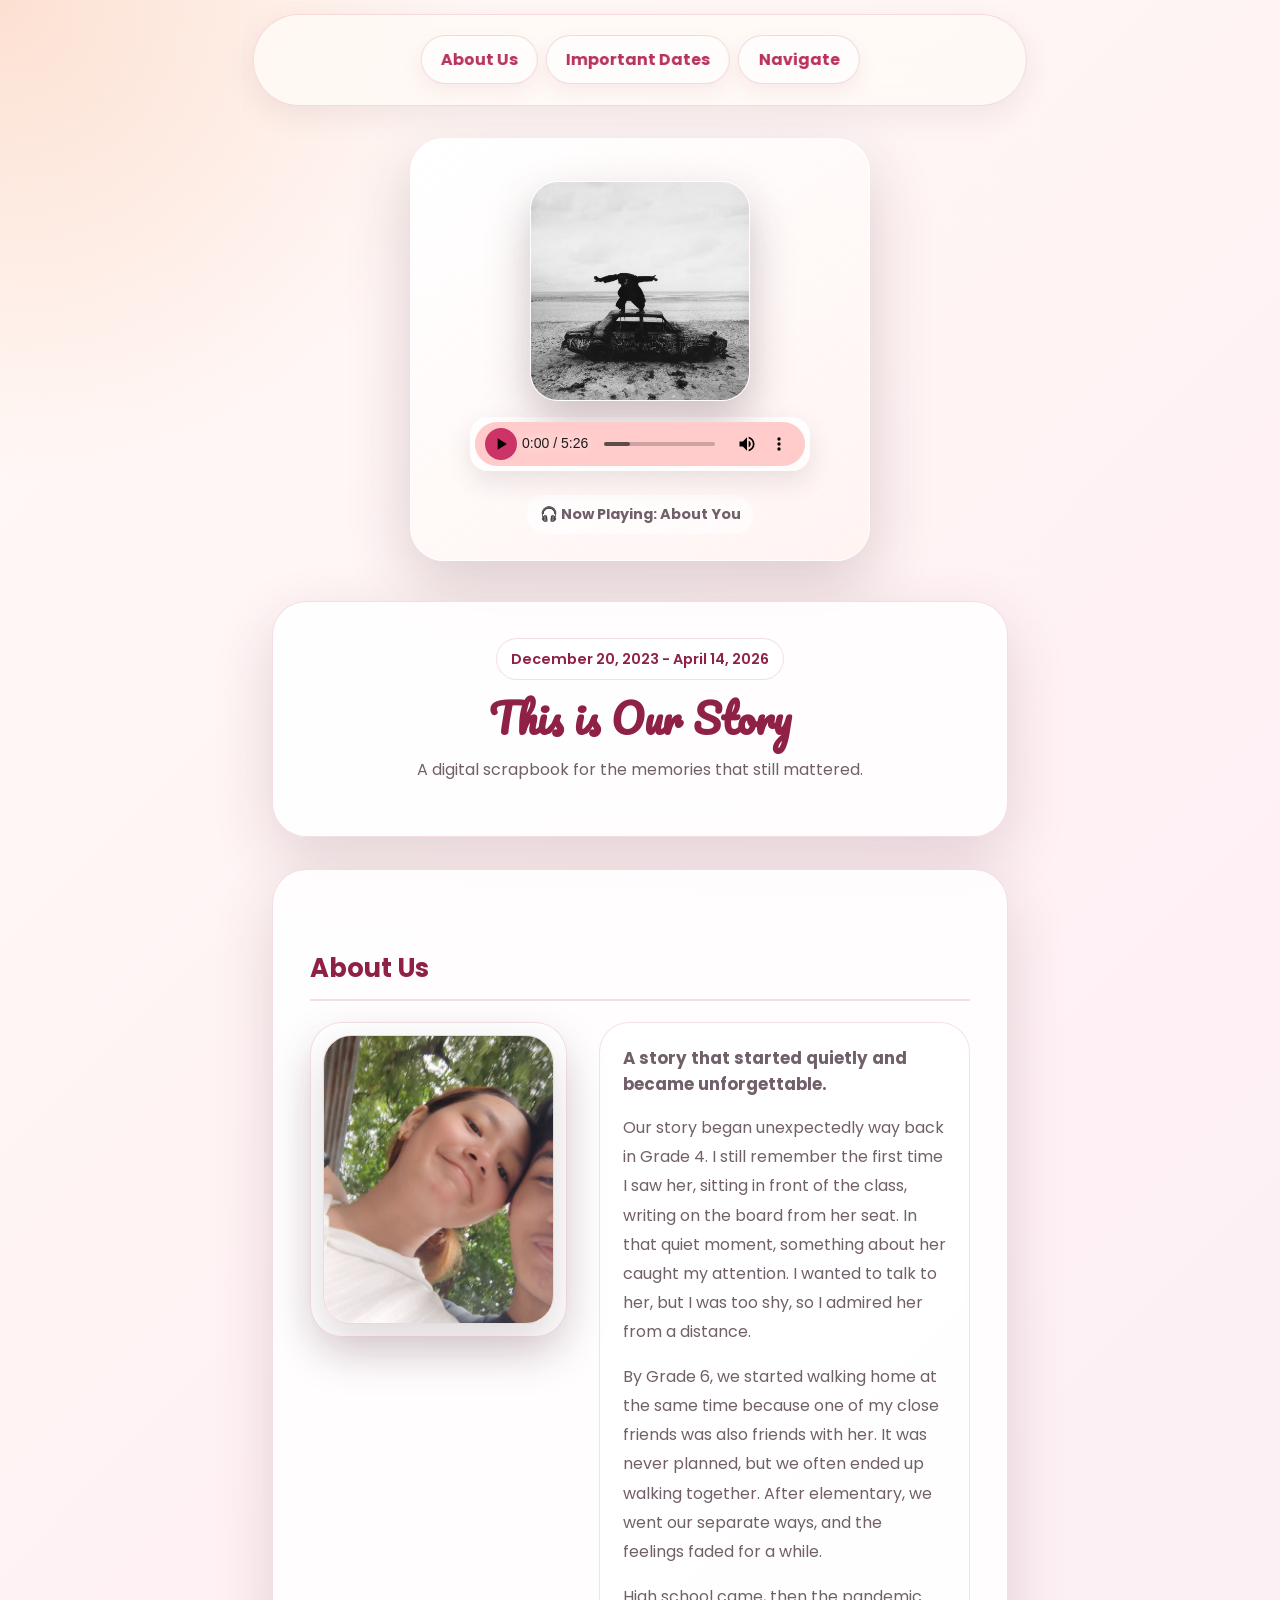
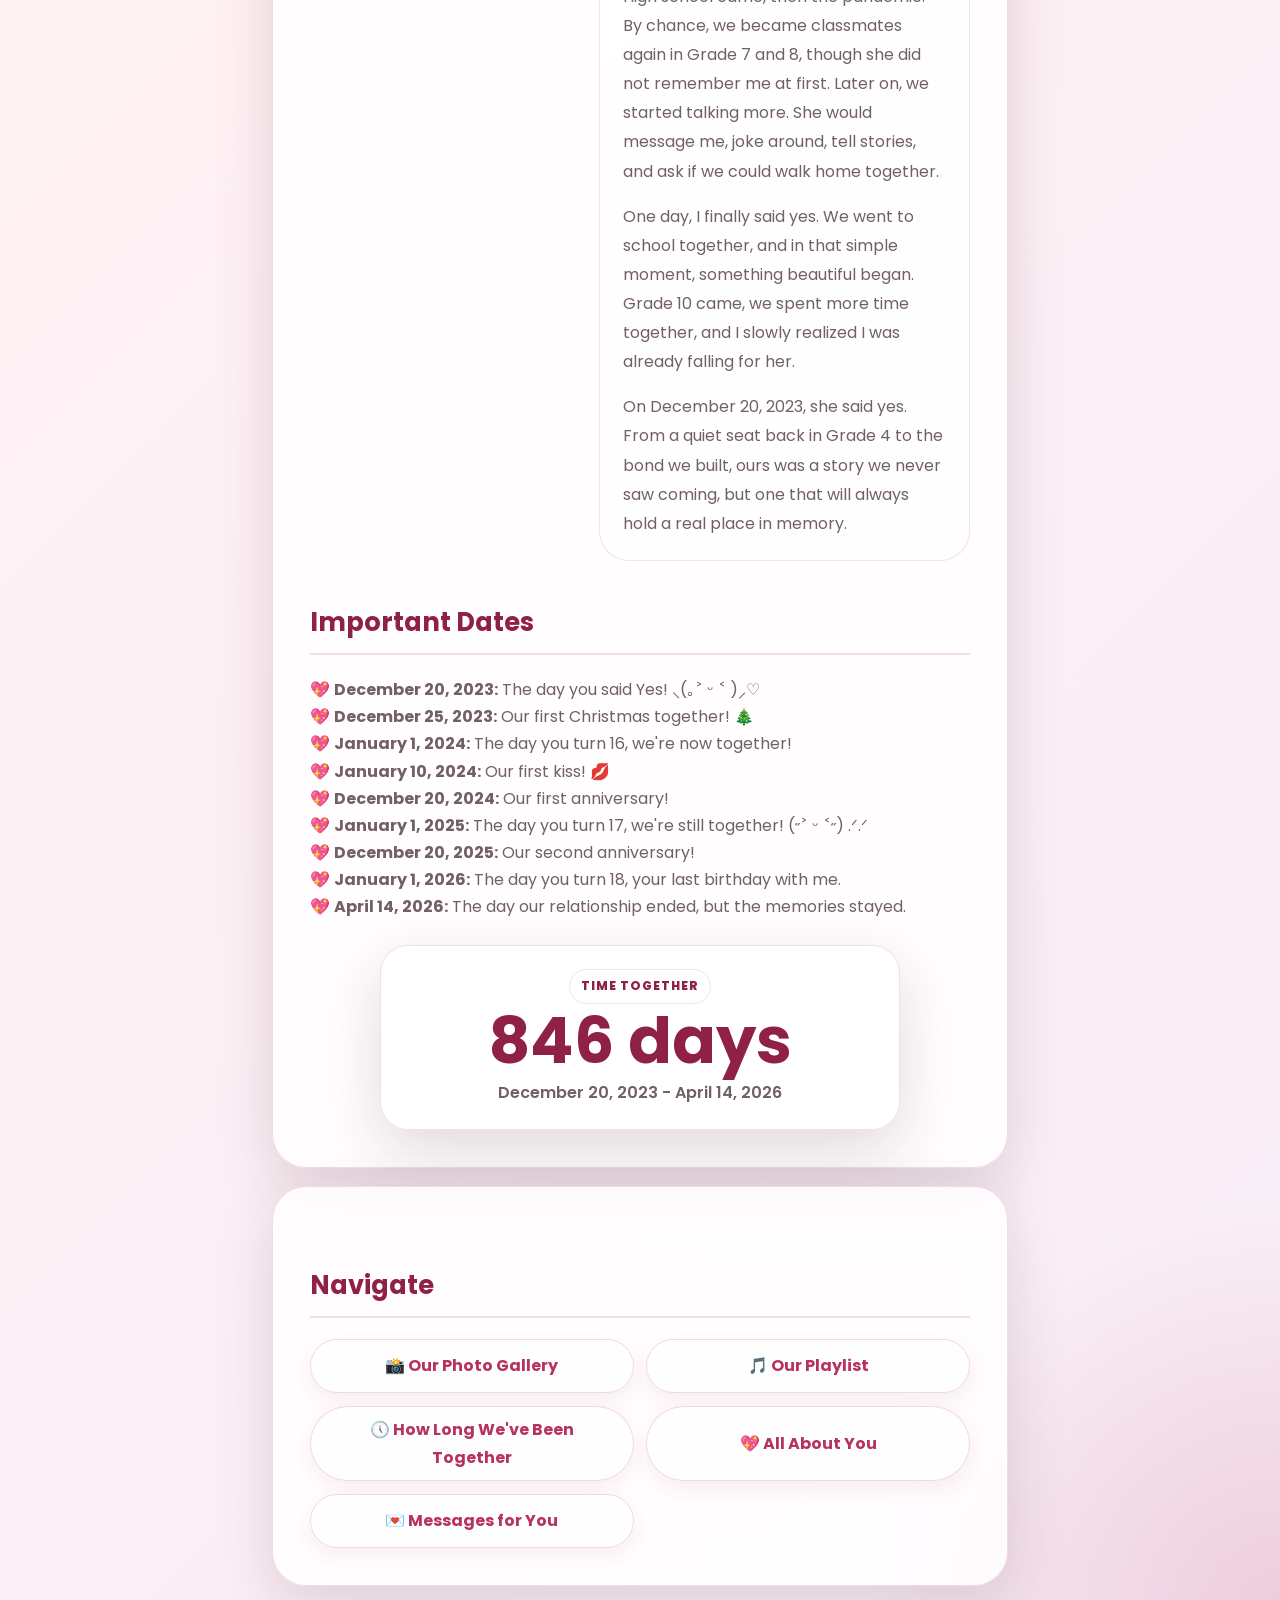
==== index.html @ 7dc1b1fc "mamaw" ====
<!DOCTYPE html>
<html lang="en">
<head>
  <meta charset="UTF-8" />
  <meta name="viewport" content="width=device-width, initial-scale=1.0" />
  <meta name="description" content="A personal memory archive with photos, music, messages, and a paused relationship timeline." />
  <meta name="theme-color" content="#fff1f4" />
  <title>Our Love Story</title>
  <link href="https://fonts.googleapis.com/css2?family=Pacifico&family=Poppins:wght@300;500&display=swap" rel="stylesheet">
  <style>
    html {
      scroll-behavior: smooth;
    }

    body {
      font-family: 'Poppins', sans-serif;
      background: linear-gradient(to right, #fefefe, #f0e5ff);
      padding: 2rem;
      max-width: 800px;
      margin: auto;
      color: #333;
      line-height: 1.7;
      padding-top: 100px;
    }

    header {
      text-align: center;
      margin-bottom: 2rem;
    }

    h1 {
      font-size: 2.5rem;
      margin: 0;
      color: #cc3366;
      font-family: 'Pacifico', cursive;
    }

    h2 {
      font-size: 1.6rem;
      margin-top: 2.5rem;
      border-bottom: 2px solid #eee;
      padding-bottom: 0.5rem;
      color: #444;
    }

    .navbar {
      position: fixed;
      top: 0;
      left: 0;
      right: 0;
      background-color: rgba(255, 255, 255, 0.9);
      padding: 1rem;
      box-shadow: 0 2px 5px rgba(0, 0, 0, 0.1);
      z-index: 1000;
      text-align: center;
    }

    .navbar a {
      margin: 0 1rem;
      color: #cc3366;
      font-weight: bold;
      text-decoration: none;
      padding: 0.6rem 1.2rem;
      border-radius: 50px;
      transition: background 0.3s, color 0.3s;
      display: inline-block;
    }

    .navbar a:hover {
      background: #cc3366;
      color: white;
    }

    a.button {
      display: inline-block;
      margin: 0.5rem 0;
      color: #0077cc;
      text-decoration: none;
      font-weight: bold;
      padding: 0.6rem 1.2rem;
      border: 2px solid #0077cc;
      border-radius: 50px;
      transition: background 0.3s, color 0.3s;
    }

    a.button:hover {
      background: #0077cc;
      color: white;
    }

    footer {
      text-align: center;
      margin-top: 3rem;
      color: #aaa;
      font-size: 0.9rem;
    }

    .about-text {
      white-space: pre-wrap;
      margin-top: 1rem;
      text-align: justify;
      background-color: #fafafa;
      padding: 1rem;
      border-left: 4px solid #cc3366;
      border-radius: 5px;
      position: relative;
      z-index: 1;
    }

    ul {
      list-style: none;
      padding-left: 0;
    }

    ul li::before {
      content: "💖 ";
    }

    .our-photo {
      width: 90%;
      max-width: 400px;
      display: block;
      margin: 1.5rem auto;
      border-radius: 15px;
      box-shadow: 0 8px 16px rgba(0, 0, 0, 0.2);
      border: 4px dashed #ffc0cb;
      background: url('https://pngimg.com/uploads/hello_kitty/hello_kitty_PNG47.png') no-repeat bottom right;
      background-size: 60px;
      padding: 10px;
      background-color: #fff0f5;
      position: relative;
      z-index: 1;
    }

    #counter {
      font-size: 1.2rem;
      margin-top: 1rem;
      text-align: center;
      color: #cc3366;
      font-weight: bold;
    }

    .music-player {
      text-align: center;
      margin-bottom: 2.5rem;
      background: linear-gradient(135deg, #ffcccb, #ff69b4);
      border-radius: 10px;
      padding: 1.5rem;
      box-shadow: 0 4px 12px rgba(0, 0, 0, 0.2);
      border: 4px solid #ff69b4;
      position: relative;
      overflow: hidden;
    }

    .album-wrapper {
      position: relative;
      display: inline-block;
    }

    .album-art {
      width: 180px;
      height: 180px;
      border-radius: 50%;
      object-fit: cover;
      box-shadow: 0 4px 12px rgba(0, 0, 0, 0.3);
      border: 6px solid #ffc0cb;
      transition: transform 0.3s ease;
    }

    .album-art:hover {
      transform: scale(1.05);
    }

    .spinning {
      animation: spin 10s linear infinite;
    }

    @keyframes spin {
      from { transform: rotate(0deg); }
      to   { transform: rotate(360deg); }
    }

    .music-notes {
      position: absolute;
      top: -10px;
      right: -20px;
      font-size: 1.5rem;
      animation: floatNotes 2s infinite ease-in-out alternate;
    }

    @keyframes floatNotes {
      from { transform: translateY(0); opacity: 1; }
      to   { transform: translateY(-10px); opacity: 0.7; }
    }

    .song-title {
      font-size: 0.95rem;
      color: #cc3366;
      font-weight: bold;
      margin-top: 0.6rem;
    }

    audio {
      margin-top: 1rem;
      width: 90%;
      max-width: 300px;
      border-radius: 5px;
      border: 2px solid #cc3366;
      background: #f9f9f9;
      padding: 5px;
      outline: none;
    }

    audio::-webkit-media-controls-panel {
      background-color: #ffcccb;
    }

    audio::-webkit-media-controls-play-button {
      background-color: #cc3366;
      border-radius: 50%;
    }

    audio::-webkit-media-controls-volume-slider {
      background-color: #ff69b4;
    }
  </style>
  <link rel="stylesheet" href="polish.css">
</head>
<body>
  <div class="navbar">
    <a href="#about" class="button">About Us</a>
    <a href="#important-dates" class="button">Important Dates</a>
    <a href="#navigate" class="button">Navigate</a>
  </div>

  <div class="music-player">
    <div class="album-wrapper">
      <img src="peakpx.jpg" alt="Album Cover" class="album-art spinning" decoding="async" />
      <div class="music-notes">
        <span>🎵</span><br><span>🎶</span><br><span>🎼</span>
      </div>
    </div>
    <audio controls loop preload="metadata">
      <source src="about you.mp3" type="audio/mpeg">
      Your browser does not support the audio element.
    </audio>
    <p class="song-title">🎧 Now Playing: <span>About You</span></p>
  </div>

  <header>
    <div class="memory-stamp">December 20, 2023 - April 14, 2026</div>
    <h1>This is Our Story</h1>
    <p>A digital scrapbook for the memories that still mattered.</p>
  </header> 

  <section id="about">
    <h2>About Us</h2>
    <div class="about-card">
      <figure class="about-photo-frame">
        <img src="kami.jpg" alt="Us Together" class="our-photo" loading="lazy" decoding="async" />
      </figure>

      <div class="about-copy">
        <p class="about-kicker">A story that started quietly and became unforgettable.</p>
        <p>
          Our story began unexpectedly way back in Grade 4. I still remember the first time I saw her, sitting in front of the class, writing on the board from her seat. In that quiet moment, something about her caught my attention. I wanted to talk to her, but I was too shy, so I admired her from a distance.
        </p>
        <p>
          By Grade 6, we started walking home at the same time because one of my close friends was also friends with her. It was never planned, but we often ended up walking together. After elementary, we went our separate ways, and the feelings faded for a while.
        </p>
        <p>
          High school came, then the pandemic. By chance, we became classmates again in Grade 7 and 8, though she did not remember me at first. Later on, we started talking more. She would message me, joke around, tell stories, and ask if we could walk home together.
        </p>
        <p>
          One day, I finally said yes. We went to school together, and in that simple moment, something beautiful began. Grade 10 came, we spent more time together, and I slowly realized I was already falling for her.
        </p>
        <p>
          On December 20, 2023, she said yes. From a quiet seat back in Grade 4 to the bond we built, ours was a story we never saw coming, but one that will always hold a real place in memory.
        </p>
      </div>
    </div>
    <h2 id="important-dates">Important Dates</h2>
    <ul>
      <li><strong>December 20, 2023:</strong> The day you said Yes! ⸜(｡˃ ᵕ ˂ )⸝♡</li>
      <li><Strong>December 25, 2023:</Strong> Our first Christmas together! 🎄</li>
      <li><strong>January 1, 2024:</strong> The day you turn 16, we're now together! </li>
      <li><strong>January 10, 2024:</strong> Our first kiss! 💋 </li>
      <li><strong>December 20, 2024:</strong> Our first anniversary!</li>
      <li><strong>January 1, 2025:</strong> The day you turn 17, we're still together! (˶˃ ᵕ ˂˶) .ᐟ.ᐟ </li>
      <li><strong>December 20, 2025:</strong> Our second anniversary!</li>
      <li><strong>January 1, 2026:</strong> The day you turn 18, your last birthday with me. </li>
      <li><strong>April 14, 2026:</strong> The day our relationship ended, but the memories stayed.</li>
      
    </ul>
    <div id="counter" class="memory-counter"></div>
  </section>

  <section id="navigate">
    <h2>Navigate</h2>
    <div class="navigate-grid">
      <a href="gallery.html" class="button">📸 Our Photo Gallery</a>
      <a href="playlist.html" class="button">🎵 Our Playlist</a>
      <a href="howlong.html" class="button">🕔 How Long We've Been Together</a>
      <a href="allaboutyou.html" class="button">💖 All About You</a>
      <a href="messages.html" class="button">💌 Messages for You</a>
    </div>
  </section>

  <script>
    function calculateDuration() {
      const startDate = new Date('2023-12-20'); 
      const endDate = new Date('2026-04-14'); 
      const timeDiff = endDate - startDate;
      const daysDiff = Math.floor(timeDiff / (1000 * 60 * 60 * 24));
      document.getElementById('counter').innerHTML = `
        <span class="counter-label">Time Together</span>
        <strong>${daysDiff} days</strong>
        <span class="counter-dates">December 20, 2023 - April 14, 2026</span>
      `;
    }

    calculateDuration();

  </script>
  <script src="polish.js"></script>

</body>
</html>
---- polish.css ----
* {
  box-sizing: border-box;
}

:root {
  --ink: #2e2630;
  --muted: #715f69;
  --rose: #b8325f;
  --rose-dark: #8f2147;
  --peach: #f7b08d;
  --cream: #fffaf6;
  --paper: rgba(255, 255, 255, 0.84);
  --line: rgba(184, 50, 95, 0.16);
  --shadow: 0 22px 60px rgba(80, 38, 54, 0.16);
  --soft-radius: 34px;
  --round-radius: 999px;
}

html {
  scroll-behavior: smooth;
}

::selection {
  color: #fff;
  background: rgba(184, 50, 95, 0.82);
}

body {
  min-height: 100vh;
  color: var(--ink) !important;
  background:
    radial-gradient(circle at top left, rgba(247, 176, 141, 0.34), transparent 30rem),
    radial-gradient(circle at bottom right, rgba(184, 50, 95, 0.18), transparent 26rem),
    linear-gradient(135deg, #fffaf6 0%, #fff1f4 42%, #f8eef8 100%) !important;
  opacity: 0;
  transform: translateY(10px);
  transition: opacity 420ms ease, transform 420ms ease;
}

body:has(.navbar) {
  padding-top: 120px !important;
}

body.page-ready {
  opacity: 1;
  transform: translateY(0);
}

body.page-leaving {
  opacity: 0;
  transform: translateY(8px);
}

body::before {
  content: "";
  position: fixed;
  inset: 0;
  pointer-events: none;
  background-image: linear-gradient(rgba(255, 255, 255, 0.36) 1px, transparent 1px),
    linear-gradient(90deg, rgba(255, 255, 255, 0.28) 1px, transparent 1px);
  background-size: 44px 44px;
  mask-image: linear-gradient(to bottom, rgba(0, 0, 0, 0.42), transparent 72%);
}

body > * {
  position: relative;
}

img,
video,
audio {
  max-width: 100%;
}

a,
button,
input,
textarea {
  -webkit-tap-highlight-color: transparent;
}

a:focus-visible,
button:focus-visible,
input:focus-visible,
textarea:focus-visible {
  outline: 3px solid rgba(184, 50, 95, 0.32);
  outline-offset: 4px;
}

button:disabled,
.submit-button:disabled,
.delete-message:disabled {
  cursor: not-allowed;
  opacity: 0.68;
  transform: none !important;
}

body > :is(header, section, div, h1, p):not(.navbar):not(.modal):not(script) {
  margin-top: 1.15rem;
}

body > :is(header, section, div, h1, p):not(.navbar):not(.modal):not(script):first-of-type {
  margin-top: 0;
}

section > div,
.song > div,
.message > div,
.music-player > div,
.password-container > div,
.navigate-grid {
  margin-top: 1rem;
}

.navbar {
  position: fixed !important;
  z-index: 1000;
  display: flex;
  justify-content: center;
  gap: 0.5rem;
  padding: 0.8rem !important;
  background: rgba(255, 250, 246, 0.82) !important;
  border: 1px solid var(--line);
  border-radius: var(--round-radius);
  box-shadow: 0 10px 30px rgba(80, 38, 54, 0.08) !important;
  backdrop-filter: blur(18px);
  transition: transform 260ms ease, box-shadow 260ms ease, background 260ms ease;
  top: 0.85rem;
  left: 50% !important;
  right: auto !important;
  width: min(calc(100% - 1.6rem), 900px);
  transform: translateX(-50%);
}

.navbar:hover {
  box-shadow: 0 16px 42px rgba(80, 38, 54, 0.12) !important;
}

.navbar a,
a.button,
.back-button,
a {
  border-radius: var(--round-radius) !important;
}

.navbar a,
a.button,
.back-button {
  display: inline-flex !important;
  align-items: center;
  justify-content: center;
  text-decoration: none !important;
  border: 1px solid rgba(184, 50, 95, 0.18) !important;
  background: rgba(255, 255, 255, 0.62);
  color: var(--rose) !important;
  box-shadow: 0 8px 20px rgba(184, 50, 95, 0.08);
  transition: transform 220ms ease, background 220ms ease, color 220ms ease, box-shadow 220ms ease;
}

.navbar a:hover,
a.button:hover,
.back-button:hover {
  background: var(--rose) !important;
  color: #fff !important;
  transform: translateY(-1px);
  box-shadow: 0 14px 30px rgba(184, 50, 95, 0.18);
}

header,
section,
.song,
.message,
.music-player,
#counter,
#countdown,
.password-container {
  border: 1px solid var(--line) !important;
  background: var(--paper) !important;
  box-shadow: var(--shadow) !important;
  backdrop-filter: blur(16px);
}

header,
section,
.song,
.message,
.password-container {
  border-radius: var(--soft-radius) !important;
  padding: clamp(1.2rem, 4vw, 2.3rem) !important;
}

h1,
h2 {
  color: var(--rose-dark) !important;
  text-shadow: none !important;
  letter-spacing: 0;
}

h1 {
  line-height: 1.1;
}

h2 {
  border-bottom-color: var(--line) !important;
}

p,
li,
.caption,
.about-text {
  color: var(--muted) !important;
}

.about-text,
.message {
  text-align: left !important;
  border: 1px solid var(--line) !important;
  border-left: 0 !important;
}

.about-card {
  display: grid;
  grid-template-columns: minmax(220px, 0.82fr) minmax(0, 1.18fr);
  gap: clamp(1rem, 4vw, 2rem);
  align-items: start;
  margin-top: 1rem;
}

.about-photo-frame {
  position: sticky;
  top: 7.5rem;
  margin: 0;
  padding: 0.75rem;
  border: 1px solid rgba(184, 50, 95, 0.16);
  border-radius: 32px;
  background: rgba(255, 255, 255, 0.68);
  box-shadow: 0 18px 46px rgba(80, 38, 54, 0.14);
}

.about-photo-frame figcaption {
  margin-top: 0.7rem;
  color: var(--muted);
  font-size: 0.88rem;
  font-weight: 600;
  text-align: center;
}

.about-copy {
  padding: clamp(1rem, 3vw, 1.4rem);
  border: 1px solid rgba(184, 50, 95, 0.14);
  border-radius: 30px;
  background: rgba(255, 255, 255, 0.6);
  box-shadow: inset 0 1px 0 rgba(255, 255, 255, 0.82);
}

.about-copy p {
  margin: 0;
  color: var(--muted) !important;
  line-height: 1.82;
  text-align: left;
}

.about-copy p + p {
  margin-top: 1rem;
}

.about-kicker {
  color: var(--rose-dark) !important;
  font-size: 1.05rem;
  font-weight: 700;
  line-height: 1.55 !important;
}

.navigate-grid {
  display: grid;
  grid-template-columns: repeat(auto-fit, minmax(220px, 1fr));
  gap: 0.8rem;
}

.navigate-grid .button {
  display: inline-flex;
  align-items: center;
  justify-content: center;
  min-height: 54px;
  width: 100%;
  margin: 0 !important;
  text-align: center;
}

.dedication-page {
  max-width: 1080px !important;
}

.dedication-hero {
  width: min(100%, 760px);
  margin-left: auto !important;
  margin-right: auto !important;
  text-align: center;
}

.dedication-hero h1 {
  margin: 0.2rem 0 0.6rem !important;
}

.dedication-hero p {
  max-width: 560px;
  margin: 0 auto;
}

.dedication-layout {
  display: grid;
  grid-template-columns: minmax(240px, 0.9fr) minmax(0, 1.1fr);
  gap: clamp(1rem, 4vw, 2rem);
  align-items: start;
  width: min(100%, 960px);
  margin: 1.3rem auto 0;
}

.dedication-photo-card,
.dedication-message {
  border: 1px solid rgba(255, 255, 255, 0.72);
  border-radius: 36px;
  background:
    linear-gradient(145deg, rgba(255, 255, 255, 0.9), rgba(255, 244, 241, 0.68));
  box-shadow:
    inset 0 1px 0 rgba(255, 255, 255, 0.92),
    0 24px 58px rgba(80, 38, 54, 0.16);
  backdrop-filter: blur(16px);
}

.dedication-photo-card {
  position: sticky;
  top: 7.6rem;
  margin: 0;
  padding: 0.85rem;
  overflow: hidden;
}

.dedication-photo-card .girlfriend-photo {
  width: 100%;
  aspect-ratio: 4 / 5;
  object-fit: cover;
  border-radius: 30px !important;
  box-shadow: 0 20px 46px rgba(80, 38, 54, 0.2);
}

.dedication-photo-card figcaption {
  display: flex;
  align-items: center;
  justify-content: center;
  width: fit-content;
  margin: 0.85rem auto 0;
  padding: 0.42rem 0.9rem;
  border: 1px solid rgba(184, 50, 95, 0.12);
  border-radius: var(--round-radius);
  color: var(--rose-dark);
  background: rgba(255, 255, 255, 0.62);
  font-size: 0.9rem;
  font-weight: 800;
}

.dedication-message {
  padding: clamp(1.2rem, 4vw, 2rem);
  text-align: left;
}

.section-label {
  display: inline-flex;
  padding: 0.38rem 0.72rem;
  border: 1px solid rgba(184, 50, 95, 0.12);
  border-radius: var(--round-radius);
  color: var(--rose-dark);
  background: rgba(255, 255, 255, 0.64);
  font-size: 0.74rem;
  font-weight: 800;
  letter-spacing: 0.08em;
  text-transform: uppercase;
}

.dedication-message h2 {
  margin-top: 0.9rem;
}

.dedication-message p {
  margin: 0;
  color: var(--muted) !important;
  line-height: 1.82;
}

.dedication-message p + p {
  margin-top: 1rem;
}

.our-photo,
.photo-container,
.photo-card,
.album-art {
  border: 1px solid rgba(184, 50, 95, 0.2) !important;
  box-shadow: 0 18px 44px rgba(80, 38, 54, 0.18) !important;
}

.our-photo,
.photo-container,
.girlfriend-photo,
.modal-content {
  border-radius: 28px !important;
}

.about-photo-frame .our-photo {
  width: 100% !important;
  max-width: none !important;
  margin: 0 !important;
  padding: 0 !important;
  display: block;
  aspect-ratio: 4 / 5;
  object-fit: cover;
  background: none !important;
}

.photo-card {
  border-radius: 30px !important;
  background: rgba(255, 255, 255, 0.82) !important;
  transition: transform 260ms ease, box-shadow 260ms ease, border-color 260ms ease;
}

.gallery-page {
  max-width: 1180px !important;
}

.gallery-hero {
  width: min(100%, 760px);
  margin-left: auto !important;
  margin-right: auto !important;
  text-align: center;
}

.gallery-hero h1 {
  margin: 0.2rem 0 0.55rem !important;
}

.gallery-hero p {
  max-width: 540px;
  margin: 0 auto;
}

.gallery-page .gallery {
  display: block !important;
  columns: 280px;
  column-gap: clamp(1rem, 3vw, 1.45rem);
  padding-top: clamp(0.6rem, 2vw, 1rem);
}

.gallery-page .photo-card {
  position: relative;
  display: inline-block;
  width: 100%;
  min-height: 0;
  margin: 0 0 clamp(1rem, 3vw, 1.45rem) !important;
  padding: 0.75rem !important;
  overflow: hidden;
  text-align: left !important;
  vertical-align: top;
  break-inside: avoid;
  page-break-inside: avoid;
  border: 1px solid rgba(255, 255, 255, 0.72) !important;
  background:
    linear-gradient(145deg, rgba(255, 255, 255, 0.88), rgba(255, 244, 241, 0.68)) !important;
  box-shadow:
    inset 0 1px 0 rgba(255, 255, 255, 0.9),
    0 18px 42px rgba(80, 38, 54, 0.14) !important;
  content-visibility: auto;
  contain-intrinsic-size: 360px 520px;
}

.gallery-page .photo-card:hover {
  transform: translateY(-5px) scale(1.01) !important;
  border-color: rgba(184, 50, 95, 0.24) !important;
  box-shadow:
    inset 0 1px 0 rgba(255, 255, 255, 0.9),
    0 26px 56px rgba(80, 38, 54, 0.2) !important;
}

.gallery-page .photo-card img {
  width: 100%;
  height: auto;
  margin: 0 !important;
  border-radius: 25px !important;
  filter: saturate(1.04) contrast(1.02);
  transition: transform 320ms ease, filter 320ms ease;
}

.gallery-page .photo-card:focus-visible {
  outline: 3px solid rgba(184, 50, 95, 0.32);
  outline-offset: 5px;
}

.gallery-page .photo-card:hover img {
  transform: scale(1.035) !important;
  filter: saturate(1.08) contrast(1.04);
}

.photo-tag {
  position: absolute;
  top: 1.15rem;
  left: 1.15rem;
  padding: 0.38rem 0.65rem;
  border: 1px solid rgba(255, 255, 255, 0.7);
  border-radius: var(--round-radius);
  color: var(--rose-dark);
  background: rgba(255, 255, 255, 0.76);
  box-shadow: 0 8px 18px rgba(80, 38, 54, 0.12);
  font-size: 0.72rem;
  font-weight: 800;
  letter-spacing: 0.04em;
  text-transform: uppercase;
  backdrop-filter: blur(12px);
}

.gallery-page .caption {
  flex: 1;
  margin: 0.85rem 0.2rem 0.2rem !important;
  color: var(--muted) !important;
  font-size: 0.93rem !important;
  line-height: 1.55;
}

.gallery-page .modal {
  z-index: 2000;
  padding: clamp(1rem, 4vw, 2rem);
  background:
    radial-gradient(circle at top left, rgba(184, 50, 95, 0.22), transparent 28rem),
    rgba(24, 18, 22, 0.82) !important;
  backdrop-filter: blur(18px);
}

.modal-frame {
  width: min(100%, 900px);
  margin: 0;
  display: grid;
  justify-items: center;
  gap: 1rem;
}

.gallery-page .modal-content {
  max-width: min(88vw, 820px) !important;
  max-height: 76vh;
  width: auto;
  object-fit: contain;
  border: 1px solid rgba(255, 255, 255, 0.26) !important;
  border-radius: 32px !important;
  box-shadow: 0 30px 80px rgba(0, 0, 0, 0.34) !important;
}

#modalCaption {
  max-width: 760px;
  padding: 0.75rem 1rem;
  border: 1px solid rgba(255, 255, 255, 0.16);
  border-radius: 24px;
  color: rgba(255, 255, 255, 0.92);
  background: rgba(255, 255, 255, 0.1);
  text-align: center;
  line-height: 1.55;
  backdrop-filter: blur(14px);
}

.gallery-page .close,
.modal-nav {
  position: fixed;
  display: inline-grid;
  place-items: center;
  border: 1px solid rgba(255, 255, 255, 0.18);
  border-radius: var(--round-radius);
  color: #fff;
  background: rgba(255, 255, 255, 0.14);
  box-shadow: 0 16px 36px rgba(0, 0, 0, 0.22);
  cursor: pointer;
  backdrop-filter: blur(14px);
  transition: transform 200ms ease, background 200ms ease;
}

.gallery-page .close:hover,
.modal-nav:hover {
  transform: scale(1.05);
  background: rgba(255, 255, 255, 0.22);
}

.gallery-page .close {
  top: 1.2rem;
  right: 1.2rem;
  width: 46px;
  height: 46px;
  padding: 0;
  font-size: 2rem;
  line-height: 1;
}

.modal-nav {
  top: 50%;
  width: 48px;
  height: 58px;
  font-size: 2.35rem;
  transform: translateY(-50%);
}

.modal-nav:hover {
  transform: translateY(-50%) scale(1.05);
}

.modal-prev {
  left: clamp(0.7rem, 3vw, 2rem);
}

.modal-next {
  right: clamp(0.7rem, 3vw, 2rem);
}

.song {
  width: min(100%, 520px) !important;
  margin-left: auto !important;
  margin-right: auto !important;
}

.song h2 {
  margin-bottom: 0.2rem;
}

.song > p {
  margin-top: 0;
  font-size: 0.95rem;
}

.playlist-page {
  align-items: stretch !important;
  max-width: none !important;
  padding-left: clamp(1rem, 4vw, 2rem) !important;
  padding-right: clamp(1rem, 4vw, 2rem) !important;
}

.playlist-page .hello-kitty {
  display: none !important;
}

.playlist-hero {
  position: relative;
  width: min(100%, 920px);
  margin-left: auto !important;
  margin-right: auto !important;
  padding: clamp(1.5rem, 5vw, 3.4rem) !important;
  overflow: hidden;
  text-align: center;
  background:
    linear-gradient(135deg, rgba(255, 255, 255, 0.9), rgba(255, 244, 241, 0.74)),
    radial-gradient(circle at 18% 18%, rgba(247, 176, 141, 0.28), transparent 16rem),
    radial-gradient(circle at 86% 6%, rgba(184, 50, 95, 0.18), transparent 14rem) !important;
}

.playlist-hero h1 {
  margin: 0.15rem 0 0.7rem !important;
  font-size: clamp(2.6rem, 8vw, 5rem) !important;
}

.playlist-hero p {
  max-width: 610px;
  margin: 0 auto;
  font-size: clamp(0.98rem, 2vw, 1.08rem);
  line-height: 1.75;
}

.playlist-hero::after {
  content: "";
  position: absolute;
  left: 50%;
  bottom: clamp(0.9rem, 3vw, 1.3rem);
  width: min(72%, 520px);
  height: 1px;
  transform: translateX(-50%);
  background: linear-gradient(90deg, transparent, rgba(184, 50, 95, 0.24), transparent);
}

.playlist-stack {
  display: grid;
  gap: clamp(1.15rem, 3vw, 1.65rem);
  width: min(100%, 920px);
  margin: clamp(1.2rem, 3vw, 2rem) auto 0;
  counter-reset: playlist;
}

.playlist-page .song {
  counter-increment: playlist;
  position: relative;
  display: grid;
  grid-template-columns: minmax(190px, 0.82fr) minmax(0, 1.18fr);
  gap: clamp(1rem, 4vw, 1.9rem);
  width: 100% !important;
  margin-top: 0 !important;
  padding: clamp(1rem, 4vw, 1.6rem) !important;
  overflow: hidden;
  text-align: left;
  isolation: isolate;
  content-visibility: auto;
  contain-intrinsic-size: 420px 460px;
  transition: transform 260ms ease, box-shadow 260ms ease, border-color 260ms ease;
}

.playlist-page .song:hover {
  transform: translateY(-4px);
  border-color: rgba(184, 50, 95, 0.24) !important;
  box-shadow:
    inset 0 1px 0 rgba(255, 255, 255, 0.88),
    0 30px 70px rgba(80, 38, 54, 0.2) !important;
}

.playlist-page .song::after {
  content: "";
  position: absolute;
  inset: 0 0 auto auto;
  width: 42%;
  height: 100%;
  pointer-events: none;
  background: linear-gradient(90deg, transparent, rgba(247, 176, 141, 0.12));
  z-index: -1;
}

.playlist-page .song::before {
  content: "Track " counter(playlist, decimal-leading-zero);
  position: absolute;
  top: 1rem;
  right: 1rem;
  padding: 0.38rem 0.7rem;
  border: 1px solid rgba(184, 50, 95, 0.12);
  border-radius: var(--round-radius);
  color: var(--rose-dark);
  background: rgba(255, 255, 255, 0.68);
  font-size: 0.72rem;
  font-weight: 800;
  text-transform: uppercase;
  letter-spacing: 0.08em;
}

.playlist-page .song h2,
.playlist-page .song > p,
.playlist-page .description-button,
.playlist-page .description {
  grid-column: 2;
}

.playlist-page .song h2 {
  align-self: end;
  margin: 1.55rem 5.8rem 0.15rem 0;
  font-size: clamp(1.35rem, 3vw, 2rem);
  line-height: 1.15;
}

.playlist-page .song > p {
  color: var(--muted) !important;
  font-weight: 700;
  margin-bottom: 0.45rem;
  letter-spacing: 0.01em;
}

.playlist-page .song .music-player {
  grid-row: 1 / span 5;
  width: 100%;
  min-width: 0;
  margin: 0 !important;
  padding: clamp(0.75rem, 3vw, 1rem) !important;
  border-radius: 32px !important;
  background:
    linear-gradient(145deg, rgba(255, 255, 255, 0.92), rgba(255, 241, 238, 0.76)),
    radial-gradient(circle at top, rgba(184, 50, 95, 0.12), transparent 14rem) !important;
}

.playlist-page .song .album-art {
  width: 100% !important;
  height: auto !important;
  max-width: 280px;
  aspect-ratio: 1;
  object-fit: cover;
  filter: saturate(1.05) contrast(1.03);
}

.playlist-page .album-wrapper::after {
  content: "";
  position: absolute;
  inset: auto 14% -0.7rem;
  height: 1.1rem;
  border-radius: 50%;
  background: rgba(80, 38, 54, 0.18);
  filter: blur(10px);
  z-index: -1;
}

.playlist-page .audio-player {
  padding: 0.78rem !important;
  border-radius: 24px !important;
}

.playlist-page .audio-controls {
  align-items: center;
}

.playlist-page .description-button {
  width: fit-content;
  margin-top: 0.15rem !important;
  min-height: 44px;
  padding: 0.72rem 1.05rem !important;
  font-weight: 800;
}

.playlist-page .description {
  margin-top: 0.35rem !important;
  max-height: 0;
  padding-top: 0 !important;
  padding-bottom: 0 !important;
  line-height: 1.75;
  text-align: left;
  background: rgba(255, 255, 255, 0.62) !important;
  border: 1px solid rgba(184, 50, 95, 0.12);
  box-shadow: inset 0 1px 0 rgba(255, 255, 255, 0.82), 0 12px 26px rgba(80, 38, 54, 0.1) !important;
}

.playlist-page .description.show {
  max-height: 20rem;
  padding: 1rem !important;
}

.messages-page {
  max-width: none !important;
  padding-left: clamp(1rem, 4vw, 2rem) !important;
  padding-right: clamp(1rem, 4vw, 2rem) !important;
}

.messages-page .navbar {
  left: 50% !important;
  right: auto !important;
  width: fit-content;
  min-width: min(260px, calc(100% - 1.6rem));
  transform: translateX(-50%);
  padding: 0.8rem !important;
  border: 1px solid var(--line);
  background: rgba(255, 250, 246, 0.82) !important;
  box-shadow: 0 10px 30px rgba(80, 38, 54, 0.08) !important;
  backdrop-filter: blur(18px);
}

.messages-page .navbar .back-button {
  min-height: 46px;
  padding: 0.7rem 1rem;
  background: rgba(255, 255, 255, 0.62);
  box-shadow: 0 8px 20px rgba(184, 50, 95, 0.08);
}

.messages-hero {
  position: relative;
  width: min(100%, 980px);
  margin-left: auto !important;
  margin-right: auto !important;
  padding: clamp(1.5rem, 5vw, 3.5rem) !important;
  overflow: hidden;
  text-align: center;
  background:
    linear-gradient(135deg, rgba(255, 255, 255, 0.92), rgba(255, 244, 241, 0.76)),
    radial-gradient(circle at 18% 10%, rgba(247, 176, 141, 0.3), transparent 16rem),
    radial-gradient(circle at 88% 22%, rgba(184, 50, 95, 0.18), transparent 16rem) !important;
}

.messages-hero::after {
  content: "";
  position: absolute;
  left: 50%;
  bottom: clamp(0.9rem, 3vw, 1.35rem);
  width: min(72%, 540px);
  height: 1px;
  transform: translateX(-50%);
  background: linear-gradient(90deg, transparent, rgba(184, 50, 95, 0.24), transparent);
}

.messages-hero h1 {
  margin: 0.15rem 0 0.75rem !important;
  font-size: clamp(2.45rem, 8vw, 5rem) !important;
}

.messages-hero p {
  max-width: 650px;
  margin: 0 auto;
  line-height: 1.75;
}

.messages-layout {
  display: grid;
  grid-template-columns: minmax(280px, 0.88fr) minmax(0, 1.12fr);
  gap: clamp(1rem, 4vw, 1.6rem);
  width: min(100%, 980px);
  margin: clamp(1.2rem, 3vw, 2rem) auto 0;
  align-items: start;
}

.owner-lock,
.message-composer,
.message-archive,
.saved-message,
.empty-state {
  border: 1px solid rgba(255, 255, 255, 0.72);
  background:
    linear-gradient(145deg, rgba(255, 255, 255, 0.9), rgba(255, 244, 241, 0.68));
  box-shadow:
    inset 0 1px 0 rgba(255, 255, 255, 0.88),
    0 22px 52px rgba(80, 38, 54, 0.14);
  backdrop-filter: blur(16px);
}

.owner-lock,
.message-composer,
.message-archive {
  border-radius: 36px;
  padding: clamp(1.05rem, 4vw, 1.6rem);
}

.owner-lock,
.message-composer {
  position: sticky;
  top: 7.5rem;
}

.composer-heading h2,
.archive-heading h2 {
  margin: 0.8rem 0 0.35rem;
}

.composer-heading p,
.archive-heading p {
  margin: 0;
  line-height: 1.65;
}

.message-form {
  display: grid;
  gap: 0.85rem;
  margin-top: 1.2rem;
}

.message-form label {
  color: var(--rose-dark);
  font-size: 0.82rem;
  font-weight: 800;
  letter-spacing: 0.08em;
  text-transform: uppercase;
}

.message-form textarea {
  width: 100%;
  min-height: 220px;
  resize: vertical;
  border: 1px solid rgba(184, 50, 95, 0.16);
  border-radius: 28px;
  padding: 1rem;
  color: var(--ink);
  background: rgba(255, 255, 255, 0.7);
  box-shadow: inset 0 1px 0 rgba(255, 255, 255, 0.85);
  font: inherit;
  line-height: 1.7;
  outline: none;
  transition: border-color 180ms ease, box-shadow 180ms ease, background 180ms ease;
}

.message-form textarea::placeholder,
.message-form input::placeholder {
  color: rgba(113, 95, 105, 0.68);
}

.message-form input {
  width: 100%;
  min-height: 52px;
  border: 1px solid rgba(184, 50, 95, 0.16);
  border-radius: var(--round-radius);
  padding: 0 1rem;
  color: var(--ink);
  background: rgba(255, 255, 255, 0.7);
  box-shadow: inset 0 1px 0 rgba(255, 255, 255, 0.85);
  font: inherit;
  outline: none;
  transition: border-color 180ms ease, box-shadow 180ms ease, background 180ms ease;
}

.message-form textarea:focus {
  border-color: rgba(184, 50, 95, 0.42);
  background: rgba(255, 255, 255, 0.9);
  box-shadow:
    inset 0 1px 0 rgba(255, 255, 255, 0.9),
    0 0 0 4px rgba(184, 50, 95, 0.1);
}

.message-form input:focus {
  border-color: rgba(184, 50, 95, 0.42);
  background: rgba(255, 255, 255, 0.9);
  box-shadow:
    inset 0 1px 0 rgba(255, 255, 255, 0.9),
    0 0 0 4px rgba(184, 50, 95, 0.1);
}

.form-error {
  min-height: 1.4rem;
  margin: -0.25rem 0 0;
  color: var(--rose-dark) !important;
  font-size: 0.9rem;
  font-weight: 700;
}

.composer-actions {
  display: flex;
  flex-wrap: wrap;
  gap: 0.7rem;
}

.composer-actions button,
.delete-message,
.ghost-button {
  min-height: 44px;
  border-radius: var(--round-radius);
  font: inherit;
  font-weight: 800;
  cursor: pointer;
  transition: transform 200ms ease, box-shadow 200ms ease, background 200ms ease, color 200ms ease;
}

.message-form .submit-button {
  width: fit-content;
  min-height: 44px;
  border-radius: var(--round-radius) !important;
  padding: 0.72rem 1.15rem;
  font: inherit;
  font-weight: 800;
  cursor: pointer;
}

.composer-actions button:hover,
.delete-message:hover,
.ghost-button:hover {
  transform: translateY(-1px);
}

.ghost-button,
.delete-message {
  border: 1px solid rgba(184, 50, 95, 0.18);
  color: var(--rose);
  background: rgba(255, 255, 255, 0.62);
  box-shadow: 0 10px 24px rgba(80, 38, 54, 0.08);
}

.ghost-button:hover,
.delete-message:hover {
  color: #fff;
  background: var(--rose);
}

.ghost-button {
  padding: 0.72rem 1.05rem;
}

.messages-list {
  display: grid;
  gap: 0.9rem;
  margin-top: 1rem;
}

.saved-message {
  position: relative;
  display: grid;
  gap: 0.8rem;
  border-radius: 30px;
  padding: clamp(1rem, 3vw, 1.25rem);
  overflow: hidden;
}

.saved-message::before {
  content: "";
  position: absolute;
  inset: 0 auto 0 0;
  width: 4px;
  background: linear-gradient(180deg, var(--rose), var(--peach));
}

.message-meta {
  display: flex;
  flex-wrap: wrap;
  align-items: center;
  justify-content: space-between;
  gap: 0.55rem;
}

.message-meta span,
.message-meta time {
  display: inline-flex;
  align-items: center;
  min-height: 32px;
  padding: 0.35rem 0.7rem;
  border: 1px solid rgba(184, 50, 95, 0.12);
  border-radius: var(--round-radius);
  background: rgba(255, 255, 255, 0.62);
  color: var(--rose-dark);
  font-size: 0.78rem;
  font-weight: 800;
}

.message-meta time {
  color: var(--muted);
  font-weight: 700;
}

.saved-message p {
  margin: 0;
  color: var(--muted) !important;
  line-height: 1.82;
  white-space: pre-wrap;
}

.delete-message {
  justify-self: end;
  padding: 0.58rem 0.9rem;
}

.empty-state {
  display: grid;
  gap: 0.35rem;
  margin-top: 1rem;
  border-radius: 30px;
  padding: clamp(1rem, 4vw, 1.35rem);
  color: var(--muted);
  text-align: center;
}

.empty-state strong {
  color: var(--rose-dark);
  font-size: 1.05rem;
}

.empty-state[hidden] {
  display: none;
}

[hidden] {
  display: none !important;
}

.photo-card img {
  aspect-ratio: 4 / 5;
  object-fit: cover;
  border-radius: 24px !important;
}

.gallery-page .photo-card img {
  aspect-ratio: auto !important;
  object-fit: contain !important;
}

.music-player {
  width: min(100%, 460px);
  margin-left: auto !important;
  margin-right: auto !important;
  border: 1px solid rgba(255, 255, 255, 0.72) !important;
  border-radius: 34px !important;
  background:
    linear-gradient(145deg, rgba(255, 255, 255, 0.9), rgba(255, 244, 241, 0.72)),
    radial-gradient(circle at top left, rgba(255, 255, 255, 0.95), transparent 15rem) !important;
  box-shadow:
    inset 0 1px 0 rgba(255, 255, 255, 0.92),
    0 24px 64px rgba(80, 38, 54, 0.2) !important;
  padding: clamp(1rem, 4vw, 1.6rem) !important;
}

.album-wrapper {
  display: grid !important;
  place-items: center;
}

.album-art {
  width: clamp(150px, 42vw, 220px) !important;
  height: clamp(150px, 42vw, 220px) !important;
  border-radius: 28px !important;
  border: 1px solid rgba(255, 255, 255, 0.78) !important;
  box-shadow:
    0 20px 44px rgba(80, 38, 54, 0.28),
    inset 0 1px 0 rgba(255, 255, 255, 0.7) !important;
  animation: none !important;
  transform: none !important;
}

.album-art:hover {
  transform: translateY(-2px) scale(1.01) !important;
}

.music-notes {
  display: none !important;
}

.song-title {
  width: fit-content;
  max-width: 100%;
  margin: 1rem auto 0 !important;
  padding: 0.45rem 0.8rem;
  border-radius: var(--round-radius);
  background: rgba(255, 255, 255, 0.62);
  color: var(--muted) !important;
  font-size: 0.9rem !important;
}

audio {
  width: 100% !important;
  max-width: 340px !important;
  margin-top: 1rem !important;
  border: 0 !important;
  border-radius: 18px !important;
  background: rgba(255, 255, 255, 0.72) !important;
  box-shadow: 0 10px 26px rgba(80, 38, 54, 0.12);
}

#counter,
#countdown,
.description,
.audio-player,
.display {
  border-radius: 28px !important;
}

.memory-counter {
  display: grid;
  justify-items: center;
  gap: 0.35rem;
  width: min(100%, 520px);
  margin: 1.5rem auto 0 !important;
  padding: clamp(1rem, 4vw, 1.45rem) !important;
  border: 1px solid rgba(255, 255, 255, 0.72) !important;
  border-radius: 34px !important;
  background:
    linear-gradient(145deg, rgba(255, 255, 255, 0.92), rgba(255, 241, 238, 0.72)),
    radial-gradient(circle at top left, rgba(247, 176, 141, 0.28), transparent 14rem) !important;
  box-shadow:
    inset 0 1px 0 rgba(255, 255, 255, 0.92),
    0 22px 52px rgba(80, 38, 54, 0.16) !important;
  text-align: center;
}

.memory-counter .counter-label {
  padding: 0.38rem 0.72rem;
  border: 1px solid rgba(184, 50, 95, 0.12);
  border-radius: var(--round-radius);
  color: var(--rose-dark);
  background: rgba(255, 255, 255, 0.64);
  font-size: 0.76rem;
  font-weight: 800;
  letter-spacing: 0.08em;
  text-transform: uppercase;
}

.memory-counter strong {
  color: var(--rose-dark) !important;
  font-size: clamp(2.2rem, 8vw, 4rem);
  line-height: 1;
  letter-spacing: 0;
}

.memory-counter .counter-dates {
  color: var(--muted);
  font-size: clamp(0.9rem, 2.6vw, 1rem);
  font-weight: 600;
}

.audio-player {
  margin-top: 1rem !important;
  border: 1px solid rgba(184, 50, 95, 0.12);
  background: rgba(255, 255, 255, 0.68) !important;
  box-shadow: inset 0 1px 0 rgba(255, 255, 255, 0.86), 0 12px 28px rgba(80, 38, 54, 0.12) !important;
}

.audio-controls {
  gap: 0.7rem;
}

.audio-player button {
  min-width: 54px;
  height: 40px;
  border-radius: var(--round-radius) !important;
  font-weight: 700;
  letter-spacing: 0;
}

.audio-controls input[type="range"] {
  height: 6px !important;
  border-radius: var(--round-radius) !important;
  background: linear-gradient(90deg, var(--rose), rgba(184, 50, 95, 0.16)) !important;
}

.audio-controls input[type="range"]::-webkit-slider-thumb {
  width: 18px !important;
  height: 18px !important;
  background: #fff !important;
  border: 4px solid var(--rose) !important;
  box-shadow: 0 4px 10px rgba(80, 38, 54, 0.18);
}

.audio-controls input[type="range"]::-moz-range-thumb {
  width: 18px !important;
  height: 18px !important;
  background: #fff !important;
  border: 4px solid var(--rose) !important;
  box-shadow: 0 4px 10px rgba(80, 38, 54, 0.18);
}

#counter strong,
#countdown strong,
.song h2 {
  color: var(--rose-dark);
}

.submit-button,
.description-button,
.audio-player button {
  background: linear-gradient(135deg, var(--rose), var(--rose-dark)) !important;
  color: #fff !important;
  border: 0 !important;
  box-shadow: 0 14px 30px rgba(184, 50, 95, 0.24);
}

footer {
  color: rgba(113, 95, 105, 0.74) !important;
}

.ending-note {
  max-width: 680px;
  margin: 0 auto 1rem;
  color: var(--muted);
}

.memory-stamp {
  display: inline-flex;
  align-items: center;
  justify-content: center;
  gap: 0.4rem;
  margin-bottom: 1rem;
  padding: 0.48rem 0.9rem;
  border: 1px solid var(--line);
  border-radius: var(--round-radius);
  color: var(--rose-dark);
  background: rgba(255, 255, 255, 0.72);
  font-size: 0.9rem;
  font-weight: 600;
}

.navbar a[aria-current="page"],
.navbar a.active {
  background: var(--rose) !important;
  color: #fff !important;
}

@media (max-width: 700px) {
  body {
    padding-left: 1rem !important;
    padding-right: 1rem !important;
    padding-top: 1.2rem !important;
    padding-bottom: 6.8rem !important;
  }

  .navbar {
    position: fixed !important;
    top: auto !important;
    bottom: 0.8rem;
    left: 0.8rem !important;
    right: 0.8rem !important;
    width: auto;
    transform: none;
    display: flex;
    justify-content: flex-start;
    gap: 0.45rem;
    overflow-x: auto;
    padding: 0.7rem !important;
    text-align: left !important;
    border: 1px solid var(--line);
    border-radius: 30px;
    box-shadow: 0 18px 46px rgba(80, 38, 54, 0.2) !important;
    scrollbar-width: none;
  }

  .navbar::-webkit-scrollbar {
    display: none;
  }

  .navbar a {
    flex: 0 0 auto;
    margin: 0 !important;
    min-height: 44px;
    display: inline-flex !important;
    align-items: center;
    justify-content: center;
    padding: 0.62rem 0.85rem !important;
    font-size: 0.84rem;
    white-space: nowrap;
  }

  header {
    margin-top: 0 !important;
  }

  h1[style],
  h1 {
    margin-top: 0 !important;
  }

  h1 {
    font-size: clamp(2rem, 11vw, 2.6rem) !important;
  }

  .gallery {
    grid-template-columns: 1fr !important;
    gap: 1rem !important;
  }

  .gallery-page .gallery {
    columns: 1;
    column-gap: 0;
  }

  .gallery-page .photo-card {
    border-radius: 28px !important;
  }

  .gallery-page .modal {
    padding: 1rem;
  }

  .gallery-page .modal-content {
    max-width: 92vw !important;
    max-height: 68vh;
    border-radius: 26px !important;
  }

  .modal-nav {
    top: auto;
    bottom: 1rem;
    transform: none;
    width: 48px;
    height: 48px;
    font-size: 2rem;
  }

  .modal-nav:hover {
    transform: scale(1.05);
  }

  .modal-prev {
    left: calc(50% - 58px);
  }

  .modal-next {
    right: calc(50% - 58px);
  }

  #modalCaption {
    margin-bottom: 3.8rem;
  }

  .about-card {
    grid-template-columns: 1fr;
  }

  .about-photo-frame {
    position: static;
  }

  .dedication-layout {
    grid-template-columns: 1fr;
  }

  .dedication-photo-card {
    position: static;
  }

  .dedication-message {
    text-align: left;
  }

  .photo-container {
    width: min(100%, 360px) !important;
  }

  .music-player {
    border-radius: 30px !important;
  }

  .album-art {
    width: min(72vw, 210px) !important;
    height: min(72vw, 210px) !important;
    border-radius: 26px !important;
  }

  .audio-controls {
    flex-wrap: wrap;
  }

  .audio-player button {
    width: 100%;
  }

  .playlist-page .song {
    grid-template-columns: 1fr;
    text-align: center;
  }

  .playlist-page .song::before {
    position: static;
    justify-self: center;
    order: -2;
  }

  .playlist-page .song h2,
  .playlist-page .song > p,
  .playlist-page .description-button,
  .playlist-page .description,
  .playlist-page .song .music-player {
    grid-column: 1;
  }

  .playlist-page .song .music-player {
    grid-row: auto;
    order: -1;
  }

  .playlist-page .song h2 {
    margin: 0.2rem 0 0.15rem;
  }

  .playlist-page .description-button {
    margin-left: auto;
    margin-right: auto;
  }

  .messages-layout {
    grid-template-columns: 1fr;
  }

  .owner-lock,
  .message-composer {
    position: static;
  }

  .composer-actions {
    display: grid;
  }

  .composer-actions button {
    width: 100%;
  }

  .message-meta {
    display: grid;
    justify-content: stretch;
  }

  .message-meta span,
  .message-meta time,
  .delete-message {
    width: 100%;
    justify-content: center;
  }

}

@media (prefers-reduced-motion: reduce) {
  *,
  *::before,
  *::after {
    animation-duration: 0.01ms !important;
    animation-iteration-count: 1 !important;
    scroll-behavior: auto !important;
    transition-duration: 0.01ms !important;
  }

  body,
  body.page-ready,
  body.page-leaving {
    opacity: 1;
    transform: none;
  }
}
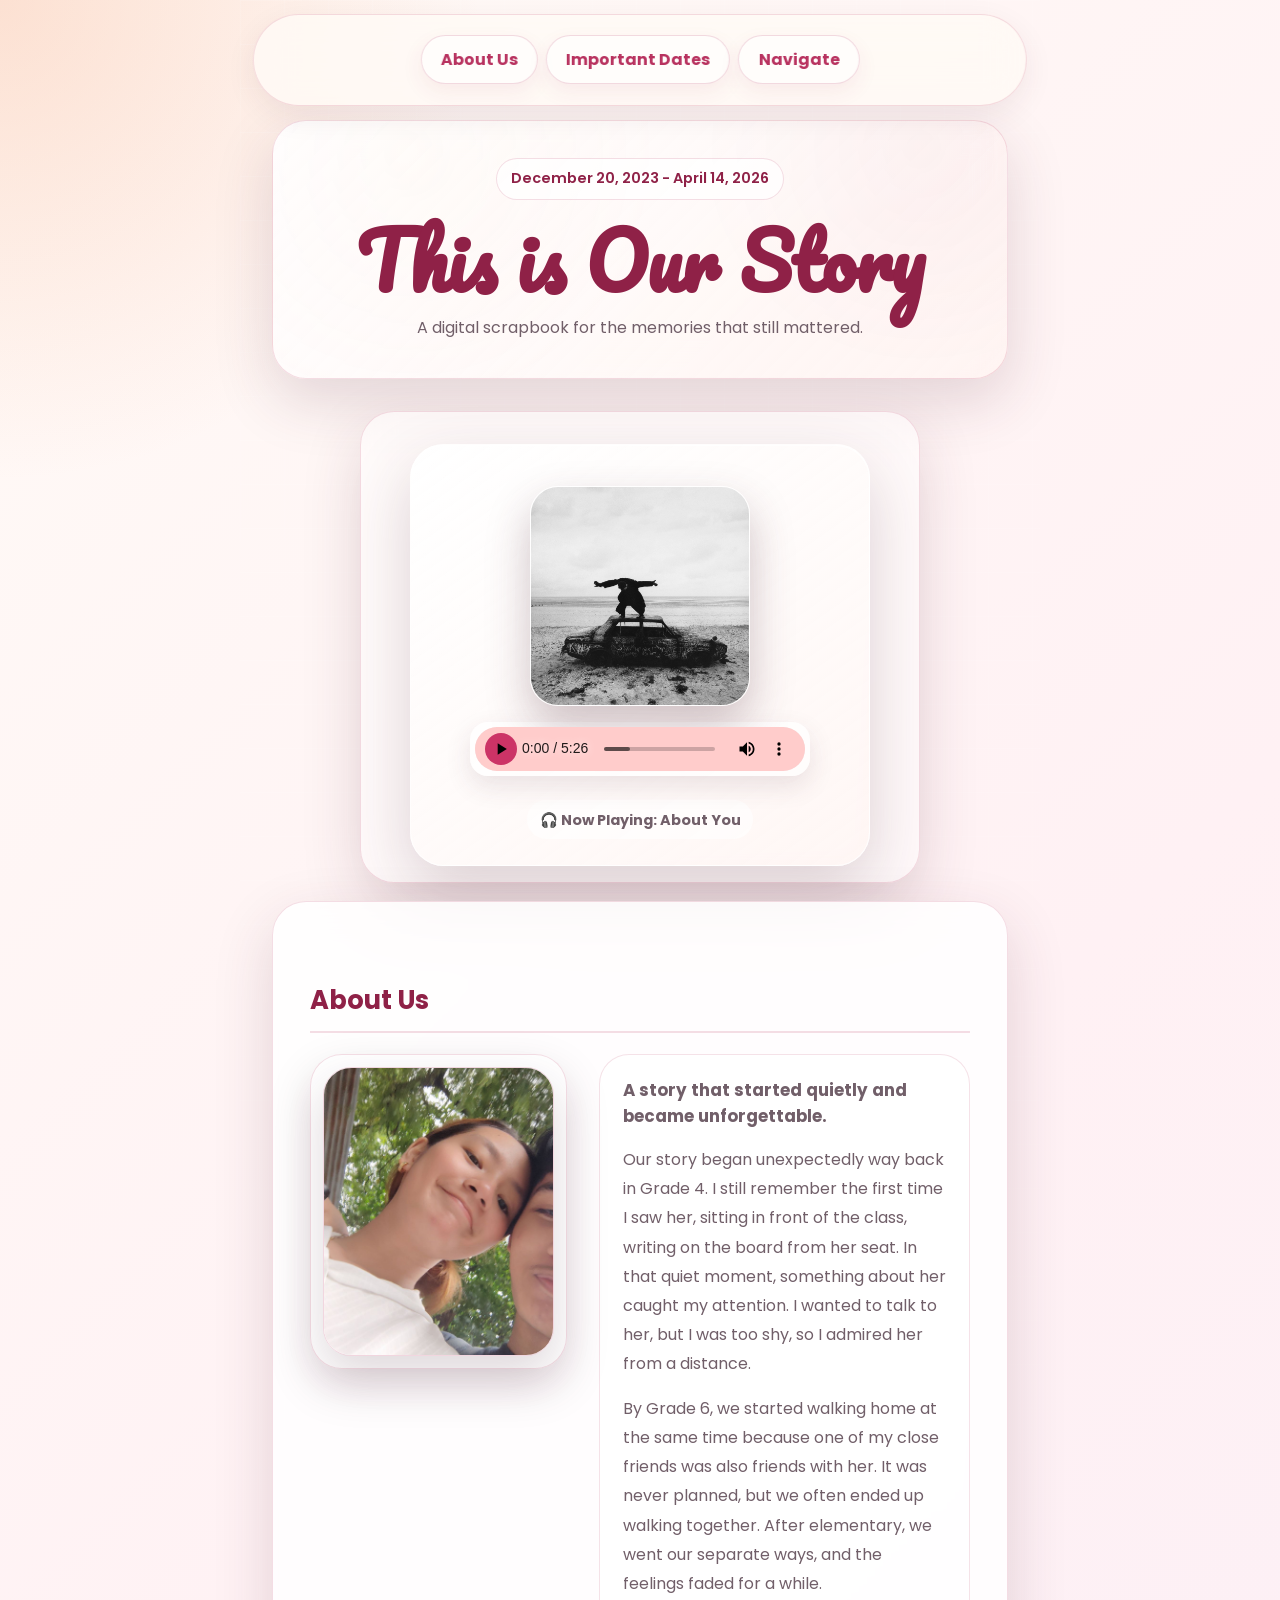
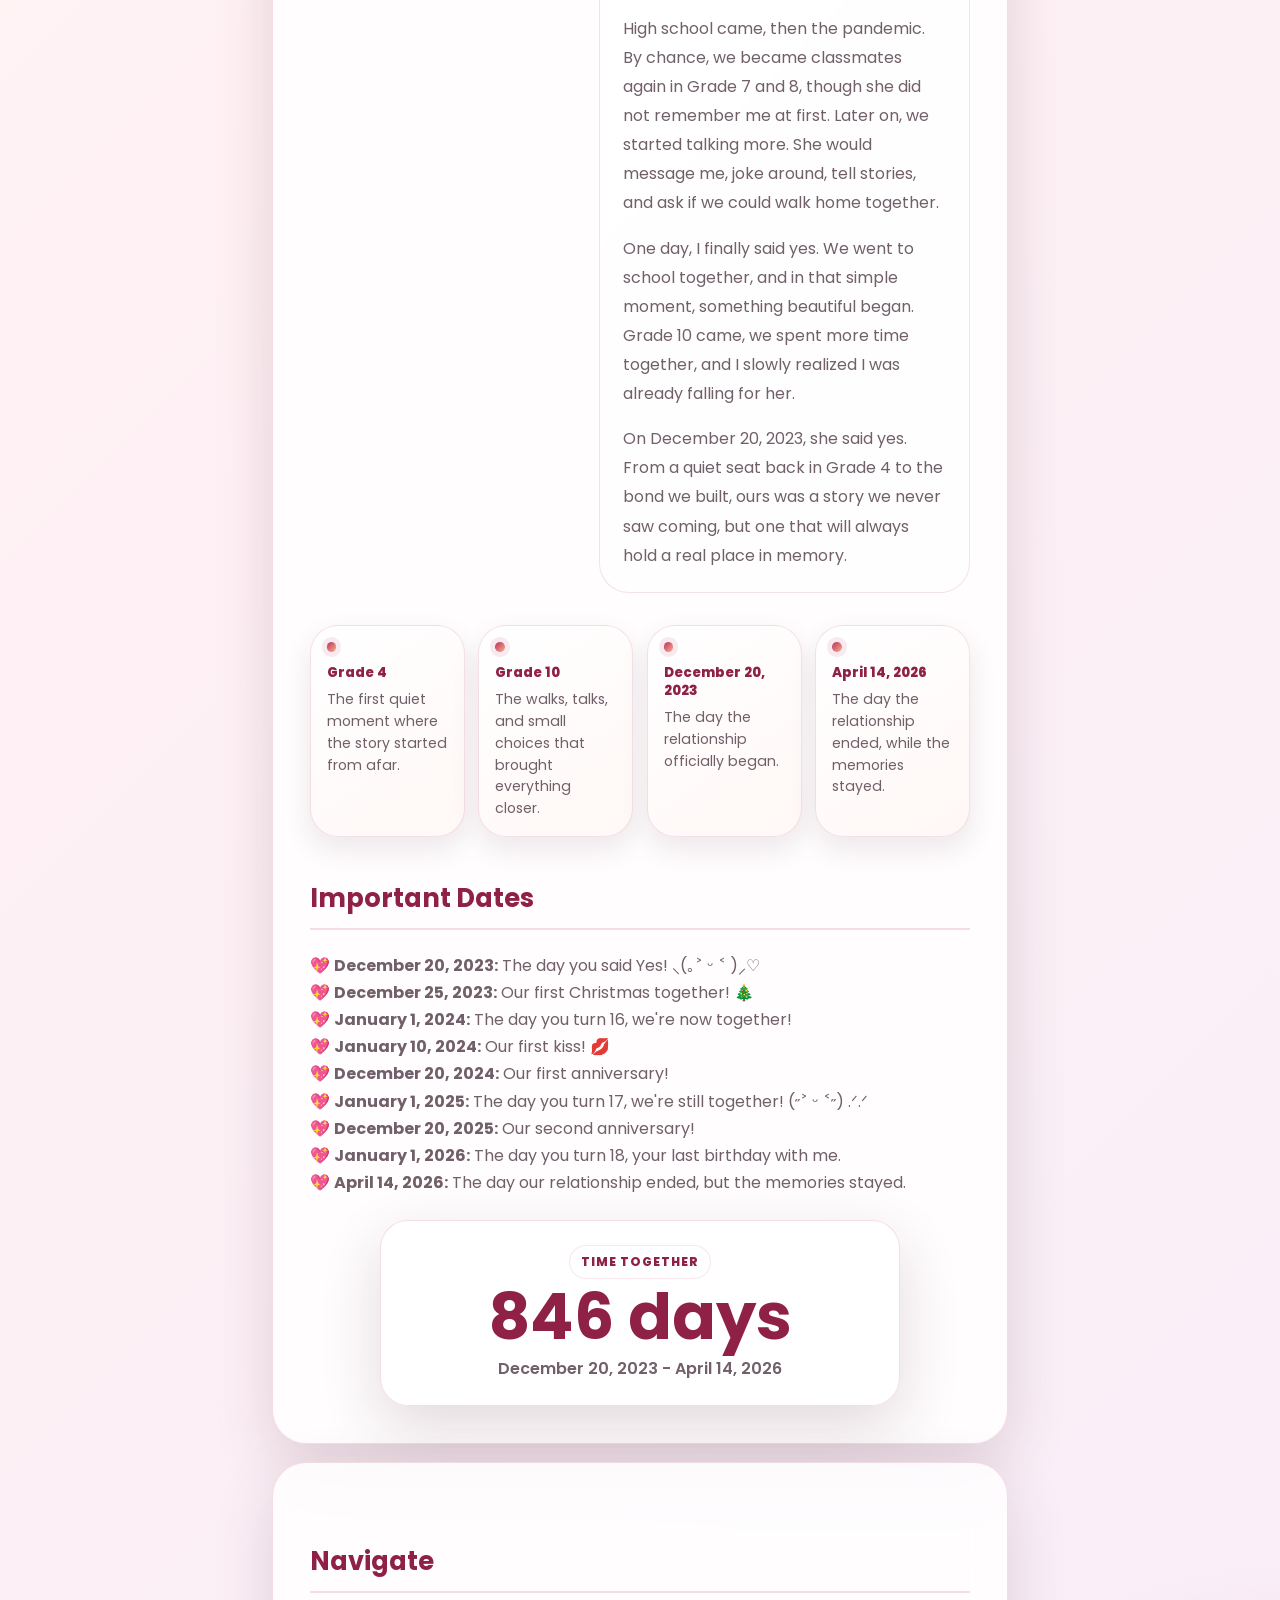
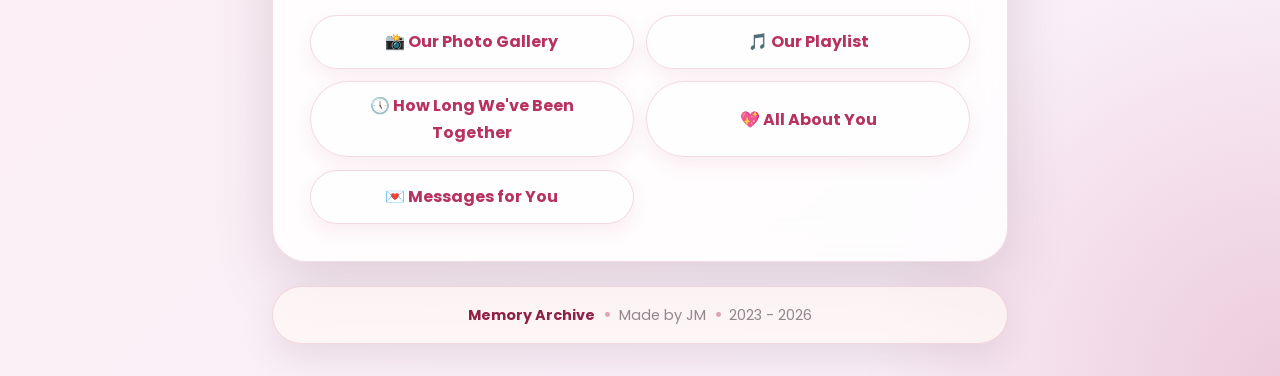
==== commit 94ed0e15: "new ui" ====
--- a/index.html
+++ b/index.html
@@ -233,25 +233,27 @@
     <a href="#navigate" class="button">Navigate</a>
   </div>
 
-  <div class="music-player">
-    <div class="album-wrapper">
-      <img src="peakpx.jpg" alt="Album Cover" class="album-art spinning" decoding="async" />
-      <div class="music-notes">
-        <span>🎵</span><br><span>🎶</span><br><span>🎼</span>
-      </div>
-    </div>
-    <audio controls loop preload="metadata">
-      <source src="about you.mp3" type="audio/mpeg">
-      Your browser does not support the audio element.
-    </audio>
-    <p class="song-title">🎧 Now Playing: <span>About You</span></p>
-  </div>
-
-  <header>
+  <header class="home-hero">
     <div class="memory-stamp">December 20, 2023 - April 14, 2026</div>
     <h1>This is Our Story</h1>
     <p>A digital scrapbook for the memories that still mattered.</p>
   </header> 
+
+  <section class="home-player" aria-label="Featured song">
+    <div class="music-player">
+      <div class="album-wrapper">
+        <img src="peakpx.jpg" alt="Album Cover" class="album-art spinning" decoding="async" />
+        <div class="music-notes">
+          <span>🎵</span><br><span>🎶</span><br><span>🎼</span>
+        </div>
+      </div>
+      <audio controls loop preload="metadata">
+        <source src="about you.mp3" type="audio/mpeg">
+        Your browser does not support the audio element.
+      </audio>
+      <p class="song-title">🎧 Now Playing: <span>About You</span></p>
+    </div>
+  </section>
 
   <section id="about">
     <h2>About Us</h2>
@@ -278,6 +280,24 @@
           On December 20, 2023, she said yes. From a quiet seat back in Grade 4 to the bond we built, ours was a story we never saw coming, but one that will always hold a real place in memory.
         </p>
       </div>
+    </div>
+    <div class="mini-timeline" aria-label="Story timeline">
+      <article>
+        <span>Grade 4</span>
+        <p>The first quiet moment where the story started from afar.</p>
+      </article>
+      <article>
+        <span>Grade 10</span>
+        <p>The walks, talks, and small choices that brought everything closer.</p>
+      </article>
+      <article>
+        <span>December 20, 2023</span>
+        <p>The day the relationship officially began.</p>
+      </article>
+      <article>
+        <span>April 14, 2026</span>
+        <p>The day the relationship ended, while the memories stayed.</p>
+      </article>
     </div>
     <h2 id="important-dates">Important Dates</h2>
     <ul>
@@ -306,6 +326,12 @@
     </div>
   </section>
 
+  <footer class="site-footer">
+    <strong>Memory Archive</strong>
+    <span>Made by JM</span>
+    <span>2023 - 2026</span>
+  </footer>
+
   <script>
     function calculateDuration() {
       const startDate = new Date('2023-12-20'); 
--- a/polish.css
+++ b/polish.css
@@ -269,6 +269,86 @@
   font-size: 1.05rem;
   font-weight: 700;
   line-height: 1.55 !important;
+}
+
+.home-hero {
+  position: relative;
+  width: min(100%, 820px);
+  margin-left: auto !important;
+  margin-right: auto !important;
+  overflow: hidden;
+  text-align: center;
+  background:
+    linear-gradient(135deg, rgba(255, 255, 255, 0.92), rgba(255, 244, 241, 0.74)),
+    radial-gradient(circle at 18% 12%, rgba(247, 176, 141, 0.3), transparent 16rem),
+    radial-gradient(circle at 88% 10%, rgba(184, 50, 95, 0.18), transparent 14rem) !important;
+}
+
+.home-hero h1 {
+  margin: 0.2rem 0 0.7rem !important;
+  font-size: clamp(2.55rem, 8vw, 4.75rem) !important;
+}
+
+.home-hero p {
+  max-width: 560px;
+  margin: 0 auto;
+  line-height: 1.7;
+}
+
+.home-player {
+  width: min(100%, 560px);
+  margin-left: auto !important;
+  margin-right: auto !important;
+  padding: clamp(0.8rem, 3vw, 1rem) !important;
+  background: rgba(255, 255, 255, 0.52) !important;
+}
+
+.home-player .music-player {
+  margin-bottom: 0 !important;
+}
+
+.mini-timeline {
+  display: grid;
+  grid-template-columns: repeat(4, minmax(0, 1fr));
+  gap: 0.85rem;
+  margin-top: clamp(1.2rem, 4vw, 2rem);
+}
+
+.mini-timeline article {
+  position: relative;
+  min-height: 100%;
+  padding: 1rem;
+  border: 1px solid rgba(184, 50, 95, 0.14);
+  border-radius: 28px;
+  background:
+    linear-gradient(145deg, rgba(255, 255, 255, 0.82), rgba(255, 244, 241, 0.62));
+  box-shadow: inset 0 1px 0 rgba(255, 255, 255, 0.88), 0 12px 28px rgba(80, 38, 54, 0.1);
+}
+
+.mini-timeline article::before {
+  content: "";
+  display: block;
+  width: 0.6rem;
+  height: 0.6rem;
+  margin-bottom: 0.75rem;
+  border-radius: 50%;
+  background: linear-gradient(135deg, var(--rose), var(--peach));
+  box-shadow: 0 0 0 5px rgba(184, 50, 95, 0.1);
+}
+
+.mini-timeline span {
+  display: block;
+  color: var(--rose-dark);
+  font-size: 0.84rem;
+  font-weight: 800;
+  line-height: 1.35;
+}
+
+.mini-timeline p {
+  margin: 0.45rem 0 0;
+  color: var(--muted) !important;
+  font-size: 0.88rem;
+  line-height: 1.55;
 }
 
 .navigate-grid {
@@ -1325,6 +1405,40 @@
   color: rgba(113, 95, 105, 0.74) !important;
 }
 
+.site-footer {
+  display: flex;
+  flex-wrap: wrap;
+  align-items: center;
+  justify-content: center;
+  gap: 0.65rem;
+  width: min(100%, 760px);
+  margin: 1.5rem auto 0;
+  padding: 1rem 1.2rem;
+  border: 1px solid var(--line);
+  border-radius: var(--round-radius);
+  background: rgba(255, 250, 246, 0.68);
+  box-shadow: 0 14px 34px rgba(80, 38, 54, 0.1);
+  backdrop-filter: blur(16px);
+}
+
+.site-footer strong {
+  color: var(--rose-dark);
+}
+
+.site-footer span {
+  display: inline-flex;
+  align-items: center;
+  gap: 0.55rem;
+}
+
+.site-footer span::before {
+  content: "";
+  width: 0.3rem;
+  height: 0.3rem;
+  border-radius: 50%;
+  background: rgba(184, 50, 95, 0.42);
+}
+
 .ending-note {
   max-width: 680px;
   margin: 0 auto 1rem;
@@ -1462,6 +1576,10 @@
     grid-template-columns: 1fr;
   }
 
+  .mini-timeline {
+    grid-template-columns: 1fr;
+  }
+
   .about-photo-frame {
     position: static;
   }
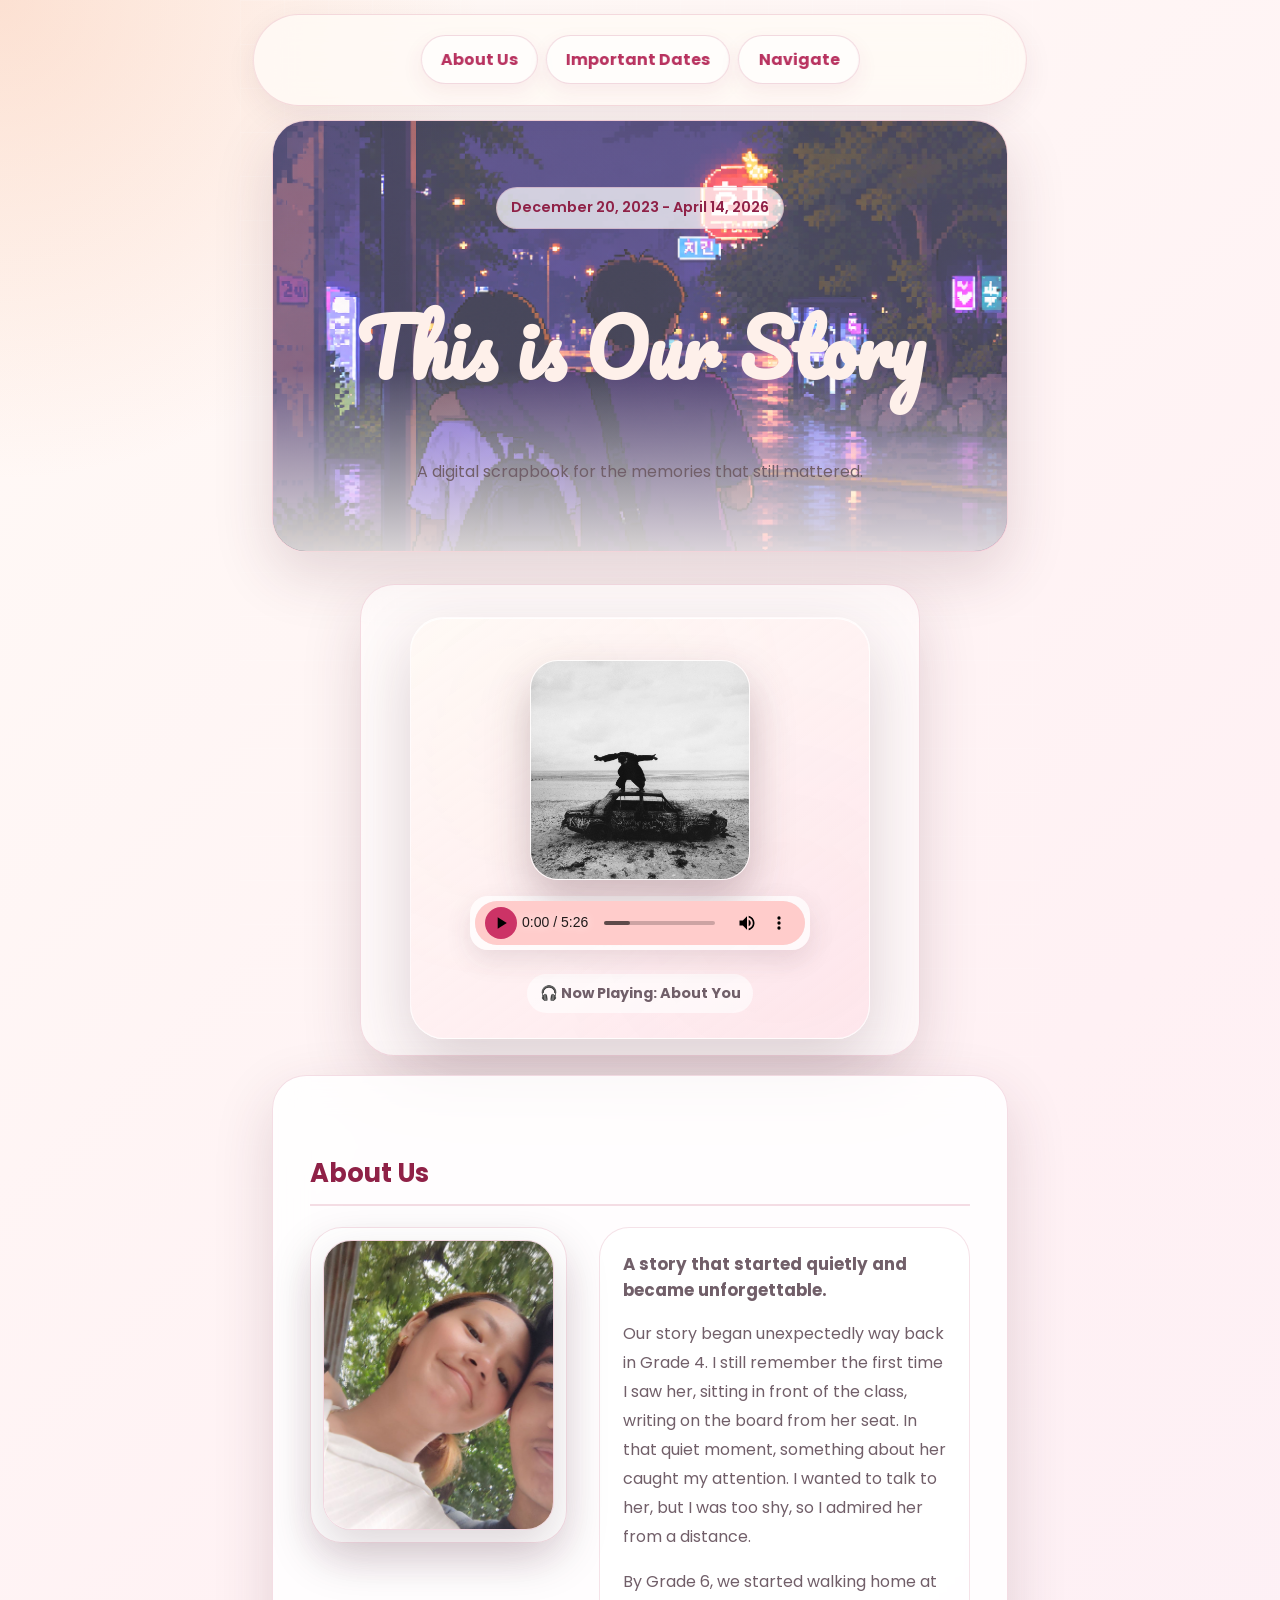
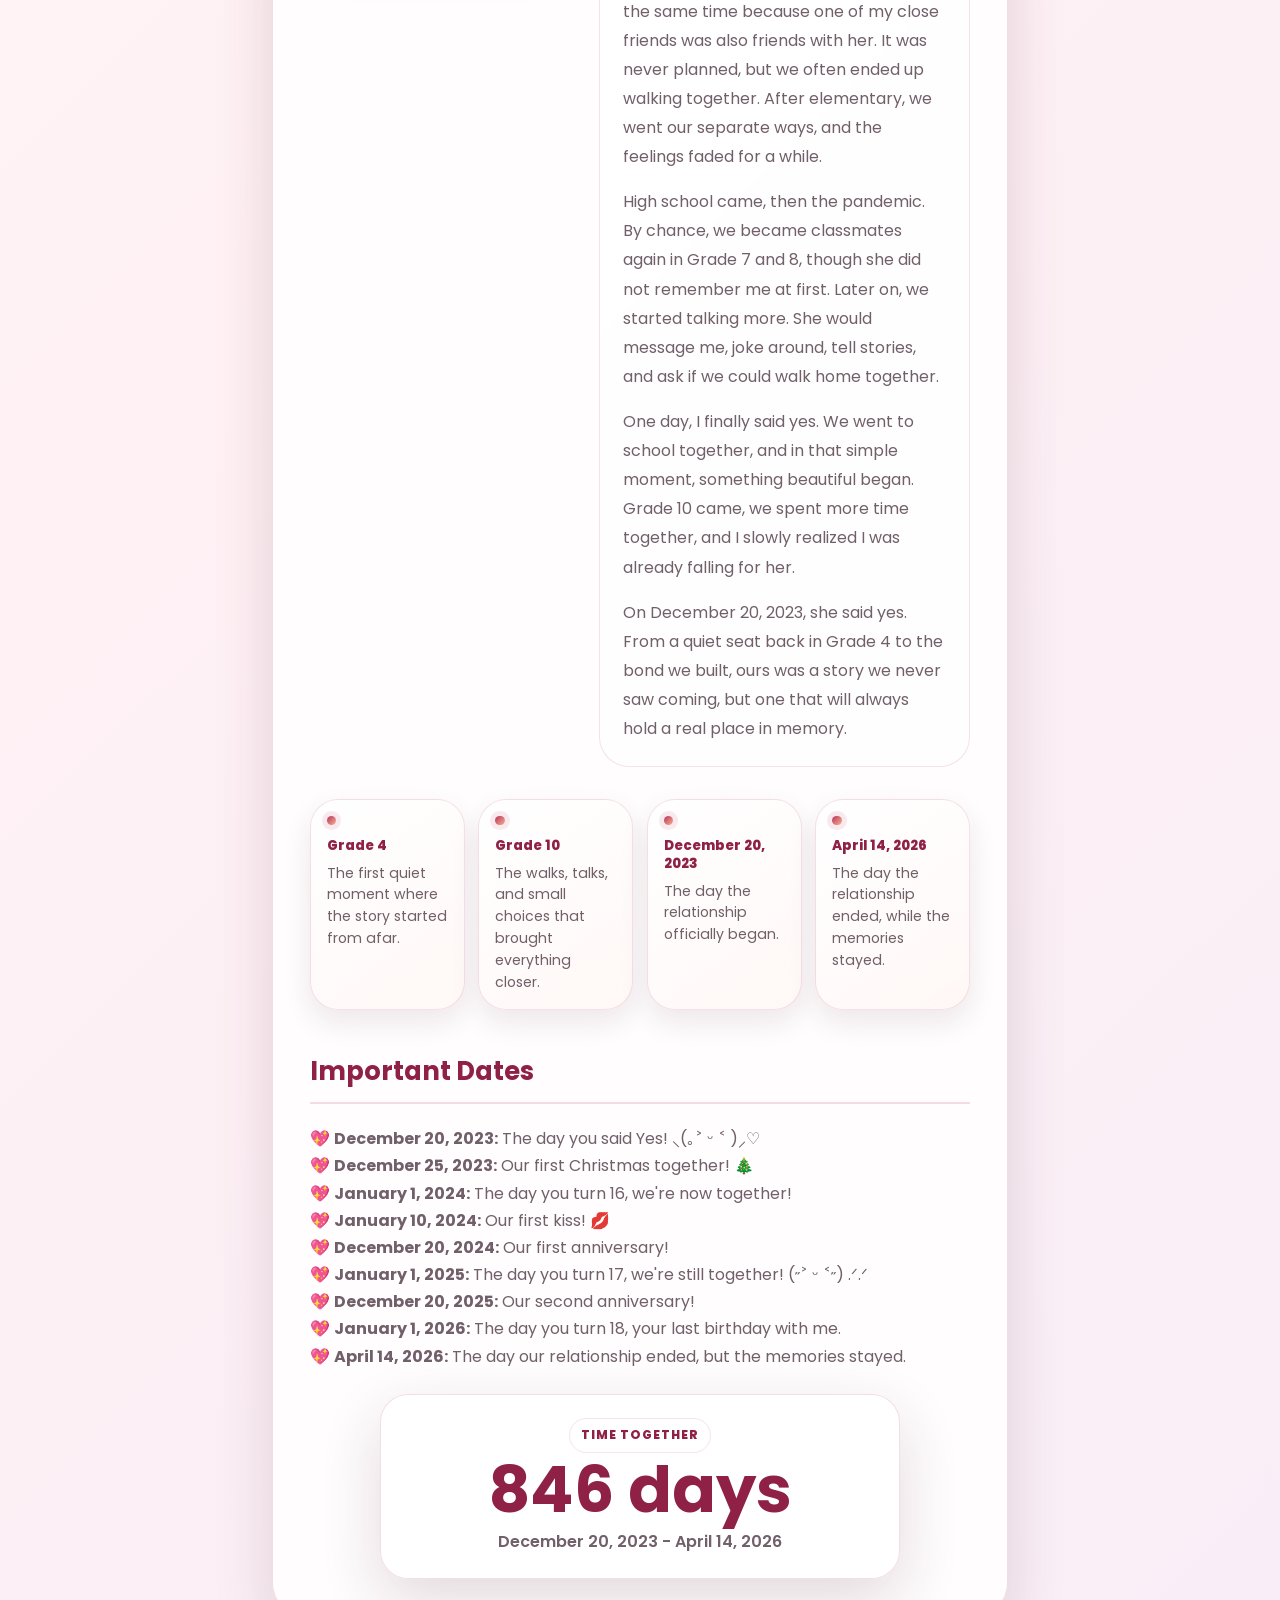
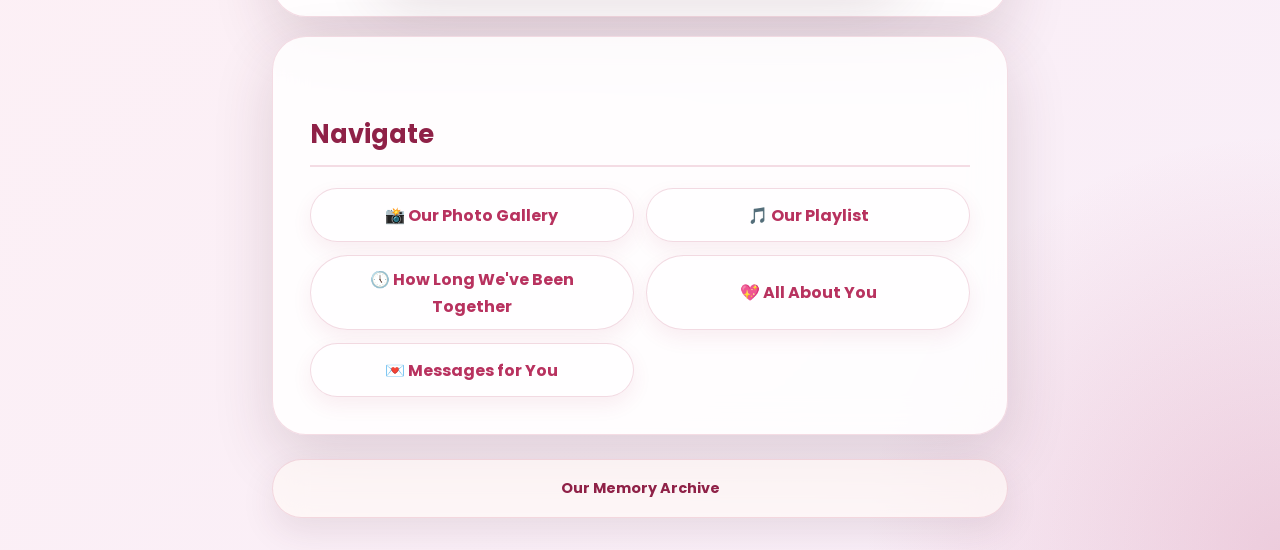
==== commit 95e7b11b: "updated footer" ====
--- a/index.html
+++ b/index.html
@@ -327,9 +327,7 @@
   </section>
 
   <footer class="site-footer">
-    <strong>Memory Archive</strong>
-    <span>Made by JM</span>
-    <span>2023 - 2026</span>
+    <strong>Our Memory Archive</strong>
   </footer>
 
   <script>
--- a/polish.css
+++ b/polish.css
@@ -273,20 +273,51 @@
 
 .home-hero {
   position: relative;
-  width: min(100%, 820px);
+  width: min(100%, 980px);
+  min-height: clamp(340px, 48vh, 520px);
+  display: grid;
+  place-items: center;
   margin-left: auto !important;
   margin-right: auto !important;
   overflow: hidden;
   text-align: center;
   background:
-    linear-gradient(135deg, rgba(255, 255, 255, 0.92), rgba(255, 244, 241, 0.74)),
+    linear-gradient(135deg, rgba(255, 250, 246, 0.88), rgba(255, 226, 233, 0.72)),
     radial-gradient(circle at 18% 12%, rgba(247, 176, 141, 0.3), transparent 16rem),
     radial-gradient(circle at 88% 10%, rgba(184, 50, 95, 0.18), transparent 14rem) !important;
+}
+
+.home-hero::before {
+  content: "";
+  position: absolute;
+  inset: 0;
+  background:
+    linear-gradient(rgba(255, 244, 248, 0.28), rgba(255, 244, 248, 0.28)),
+    url("mari.png") center 38% / cover no-repeat;
+  opacity: 1;
+  filter: saturate(1.1) contrast(1.04);
+  transform: scale(1.03);
+}
+
+.home-hero::after {
+  content: "";
+  position: absolute;
+  inset: auto 0 0;
+  height: 42%;
+  background: linear-gradient(transparent, rgba(255, 250, 246, 0.78));
+  pointer-events: none;
+}
+
+.home-hero > * {
+  position: relative;
+  z-index: 1;
 }
 
 .home-hero h1 {
   margin: 0.2rem 0 0.7rem !important;
   font-size: clamp(2.55rem, 8vw, 4.75rem) !important;
+  color: #fef0ea !important;
+  text-shadow: 0 4px 20px rgba(0, 0, 0, 0.25);
 }
 
 .home-hero p {
@@ -1240,8 +1271,9 @@
   border: 1px solid rgba(255, 255, 255, 0.72) !important;
   border-radius: 34px !important;
   background:
-    linear-gradient(145deg, rgba(255, 255, 255, 0.9), rgba(255, 244, 241, 0.72)),
-    radial-gradient(circle at top left, rgba(255, 255, 255, 0.95), transparent 15rem) !important;
+    linear-gradient(145deg, rgba(255, 250, 246, 0.96), rgba(255, 226, 233, 0.78)),
+    radial-gradient(circle at 22% 20%, rgba(247, 176, 141, 0.28), transparent 18rem),
+    radial-gradient(circle at 80% 70%, rgba(184, 50, 95, 0.12), transparent 16rem) !important;
   box-shadow:
     inset 0 1px 0 rgba(255, 255, 255, 0.92),
     0 24px 64px rgba(80, 38, 54, 0.2) !important;
@@ -1476,8 +1508,8 @@
 
   .navbar {
     position: fixed !important;
-    top: auto !important;
-    bottom: 0.8rem;
+    top: 0.85rem !important;
+    bottom: auto !important;
     left: 0.8rem !important;
     right: 0.8rem !important;
     width: auto;
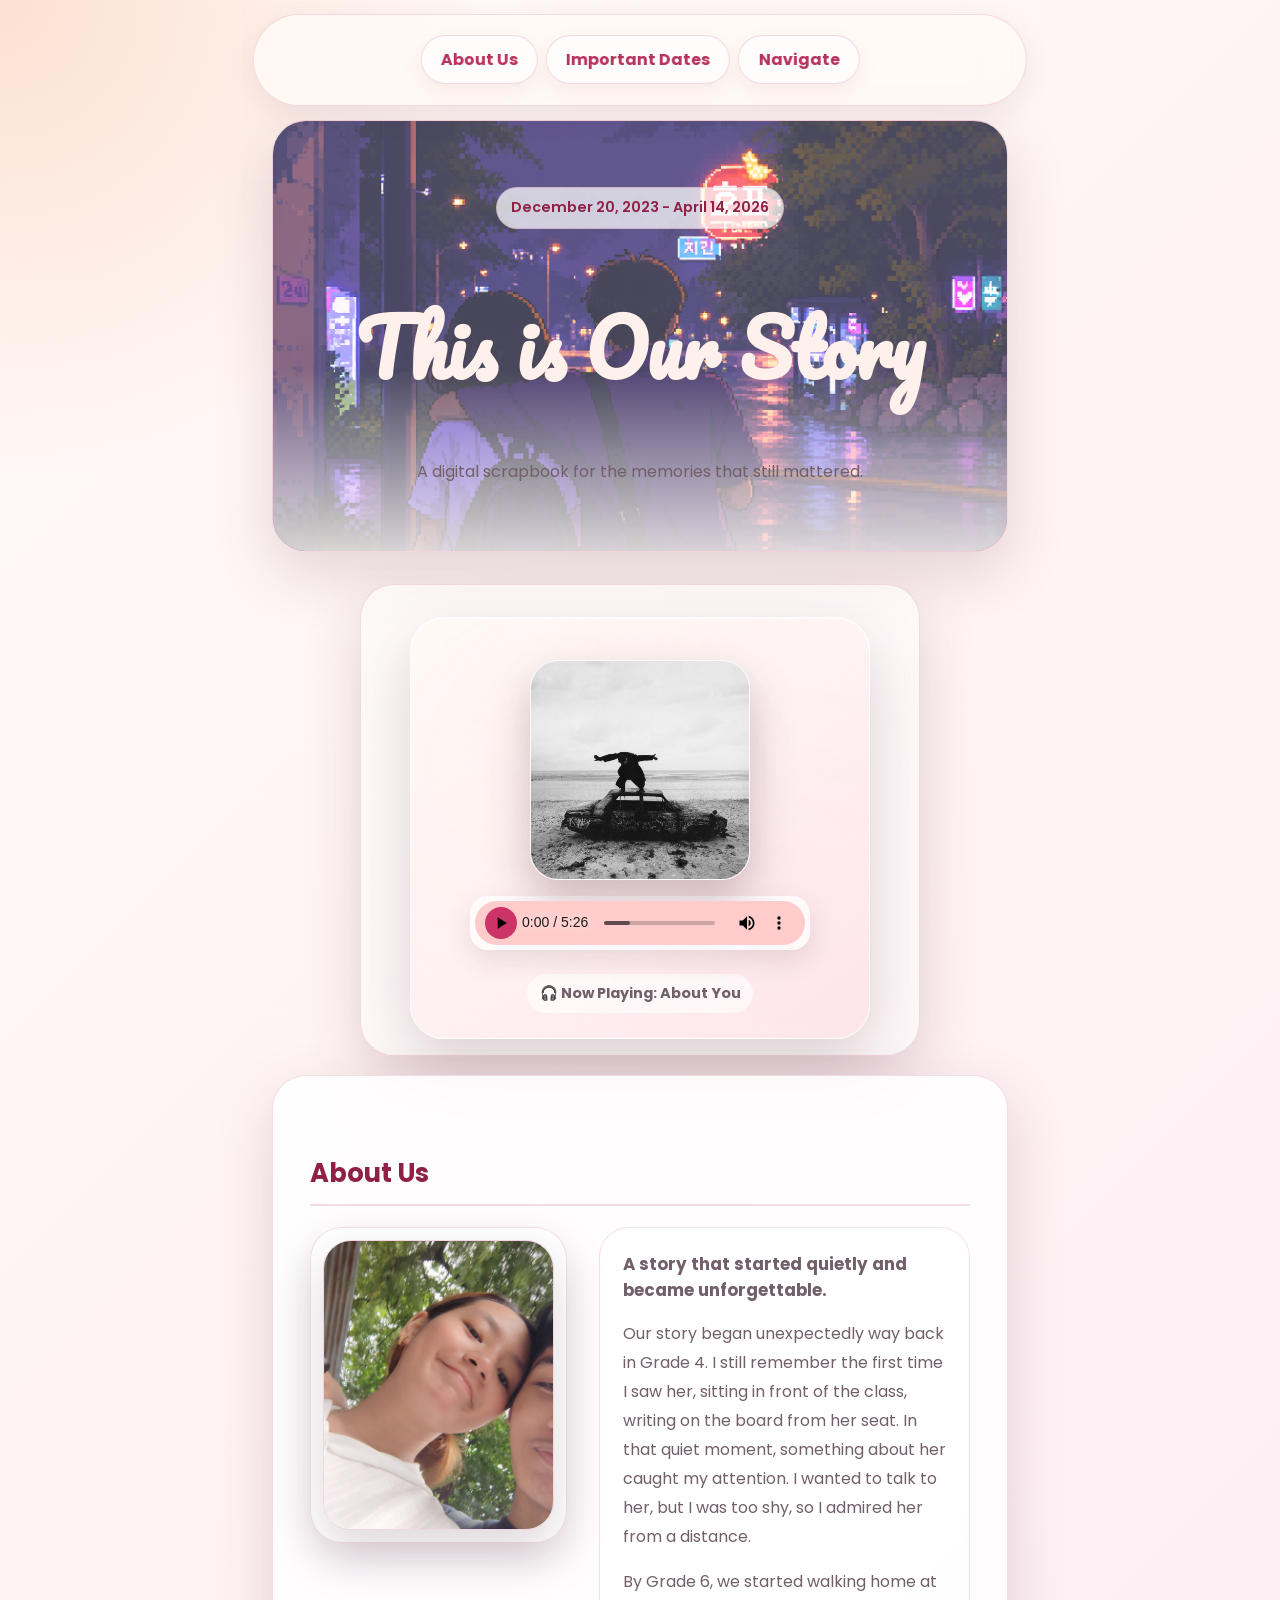
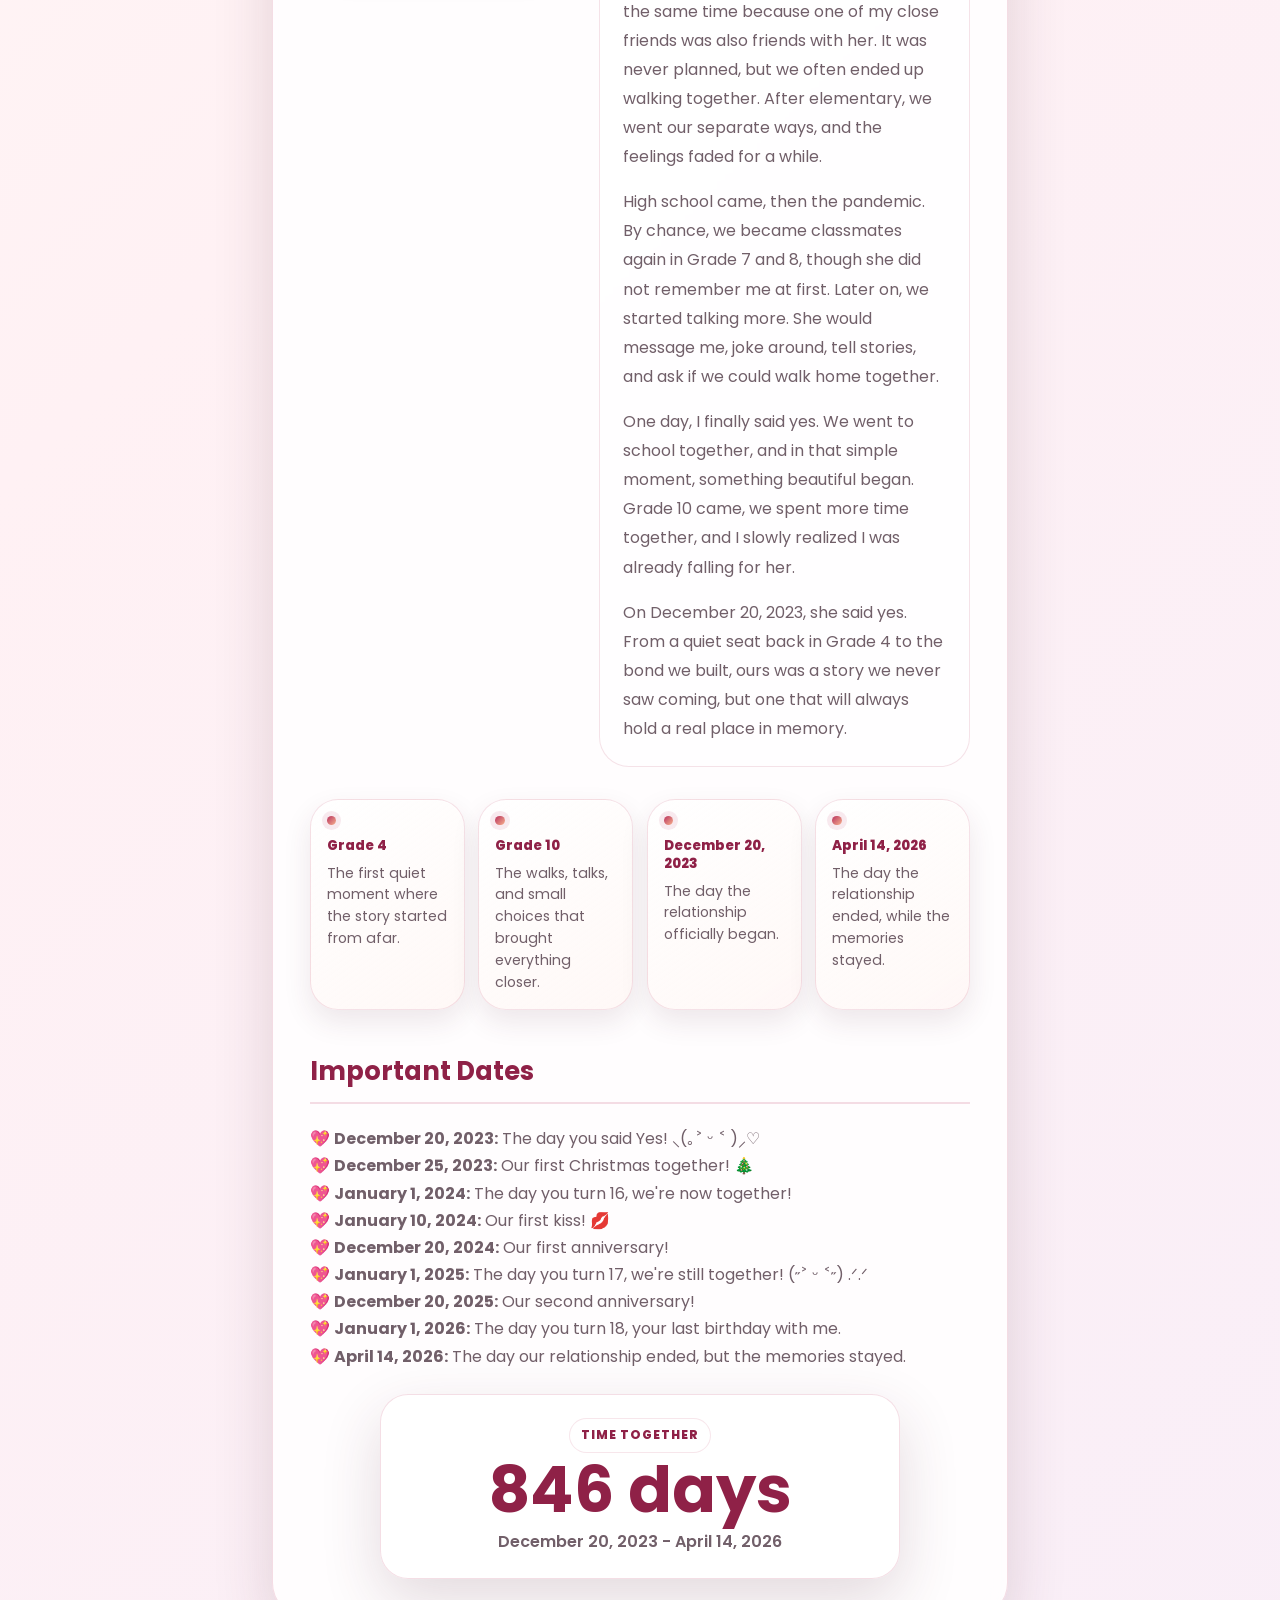
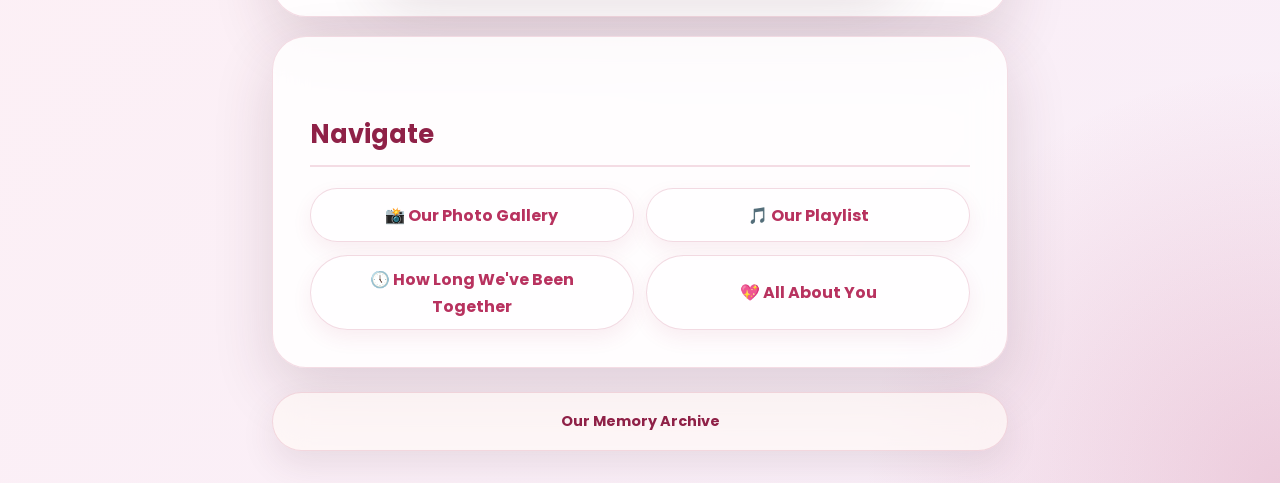
==== commit 37c827e5: "messages for you remove" ====
--- a/index.html
+++ b/index.html
@@ -322,7 +322,6 @@
       <a href="playlist.html" class="button">🎵 Our Playlist</a>
       <a href="howlong.html" class="button">🕔 How Long We've Been Together</a>
       <a href="allaboutyou.html" class="button">💖 All About You</a>
-      <a href="messages.html" class="button">💌 Messages for You</a>
     </div>
   </section>
 
--- a/polish.css
+++ b/polish.css
@@ -85,6 +85,10 @@
 textarea:focus-visible {
   outline: 3px solid rgba(184, 50, 95, 0.32);
   outline-offset: 4px;
+}
+
+a, button, .button {
+  touch-action: manipulation;
 }
 
 button:disabled,
@@ -1504,6 +1508,7 @@
     padding-right: 1rem !important;
     padding-top: 1.2rem !important;
     padding-bottom: 6.8rem !important;
+    -webkit-overflow-scrolling: touch;
   }
 
   .navbar {
@@ -1515,7 +1520,7 @@
     width: auto;
     transform: none;
     display: flex;
-    justify-content: flex-start;
+    justify-content: center;
     gap: 0.45rem;
     overflow-x: auto;
     padding: 0.7rem !important;
@@ -1524,6 +1529,8 @@
     border-radius: 30px;
     box-shadow: 0 18px 46px rgba(80, 38, 54, 0.2) !important;
     scrollbar-width: none;
+    -webkit-overflow-scrolling: touch;
+    overscroll-behavior: contain;
   }
 
   .navbar::-webkit-scrollbar {
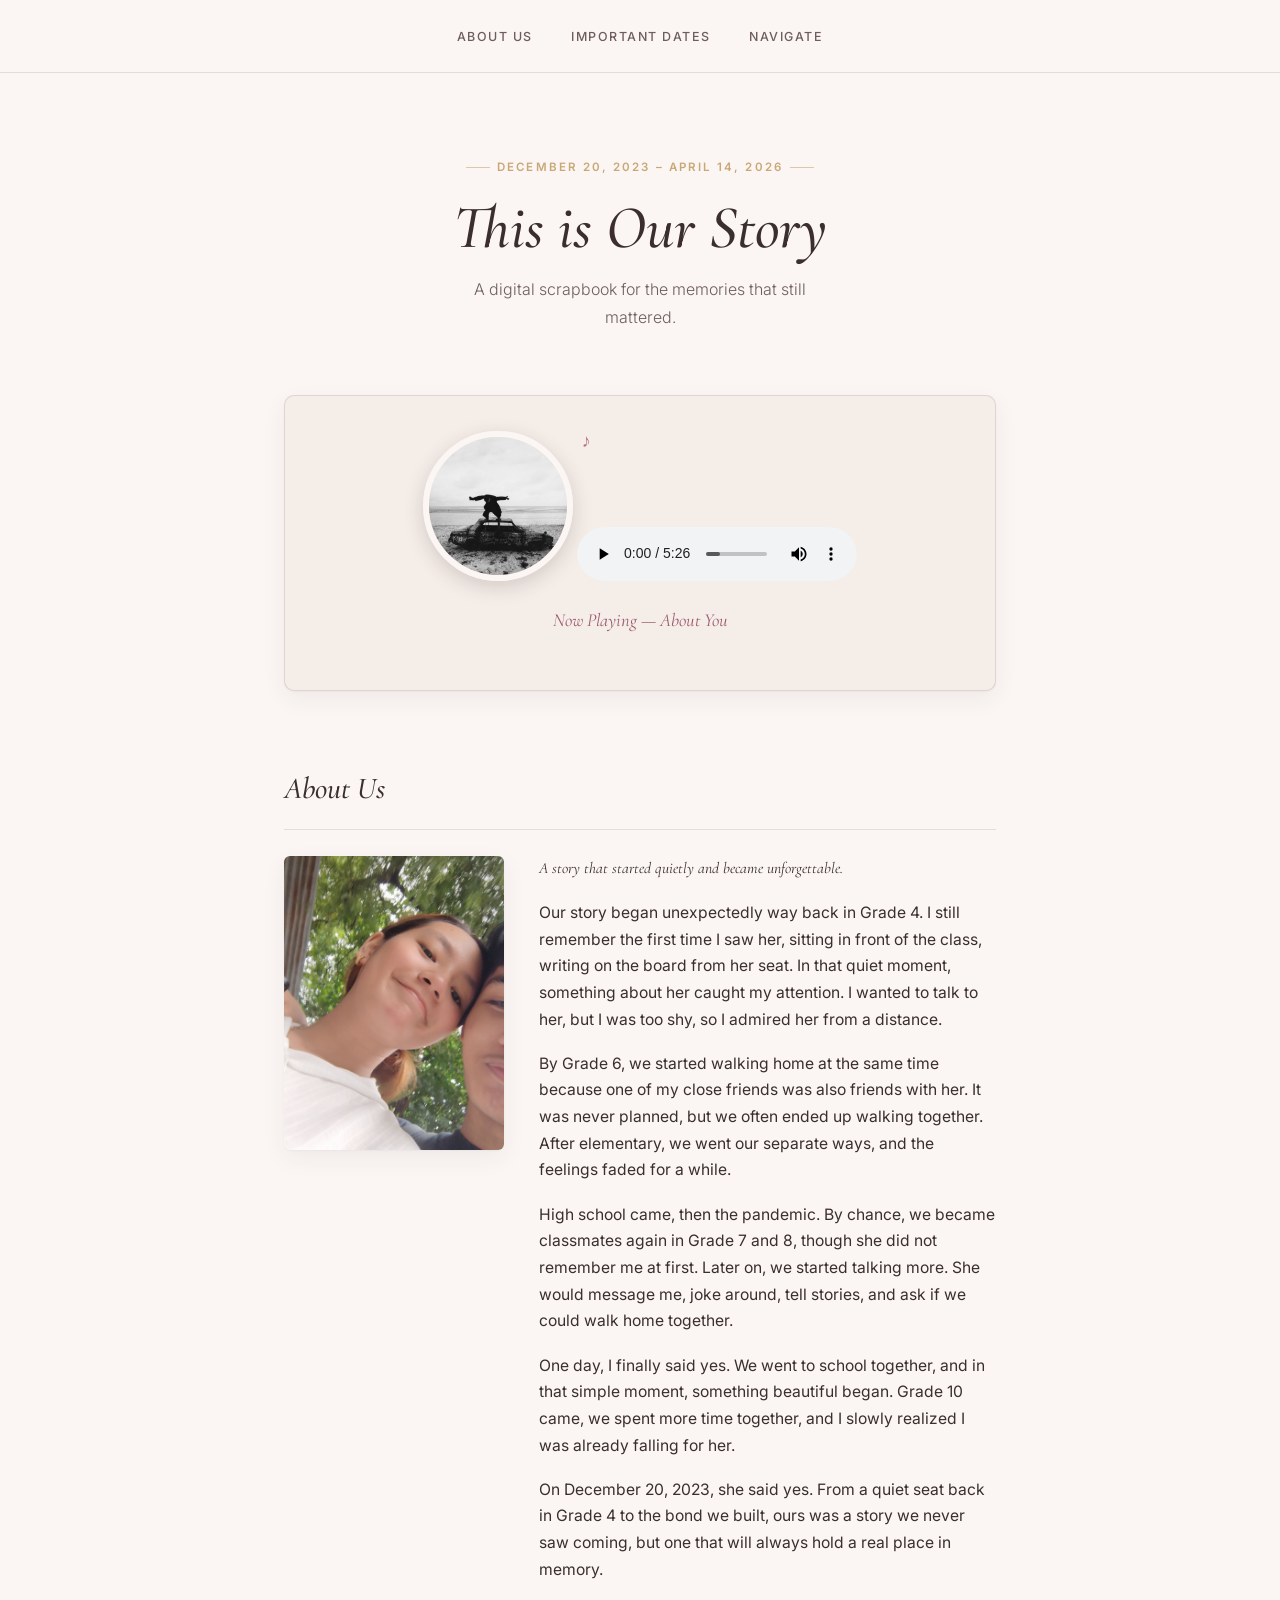
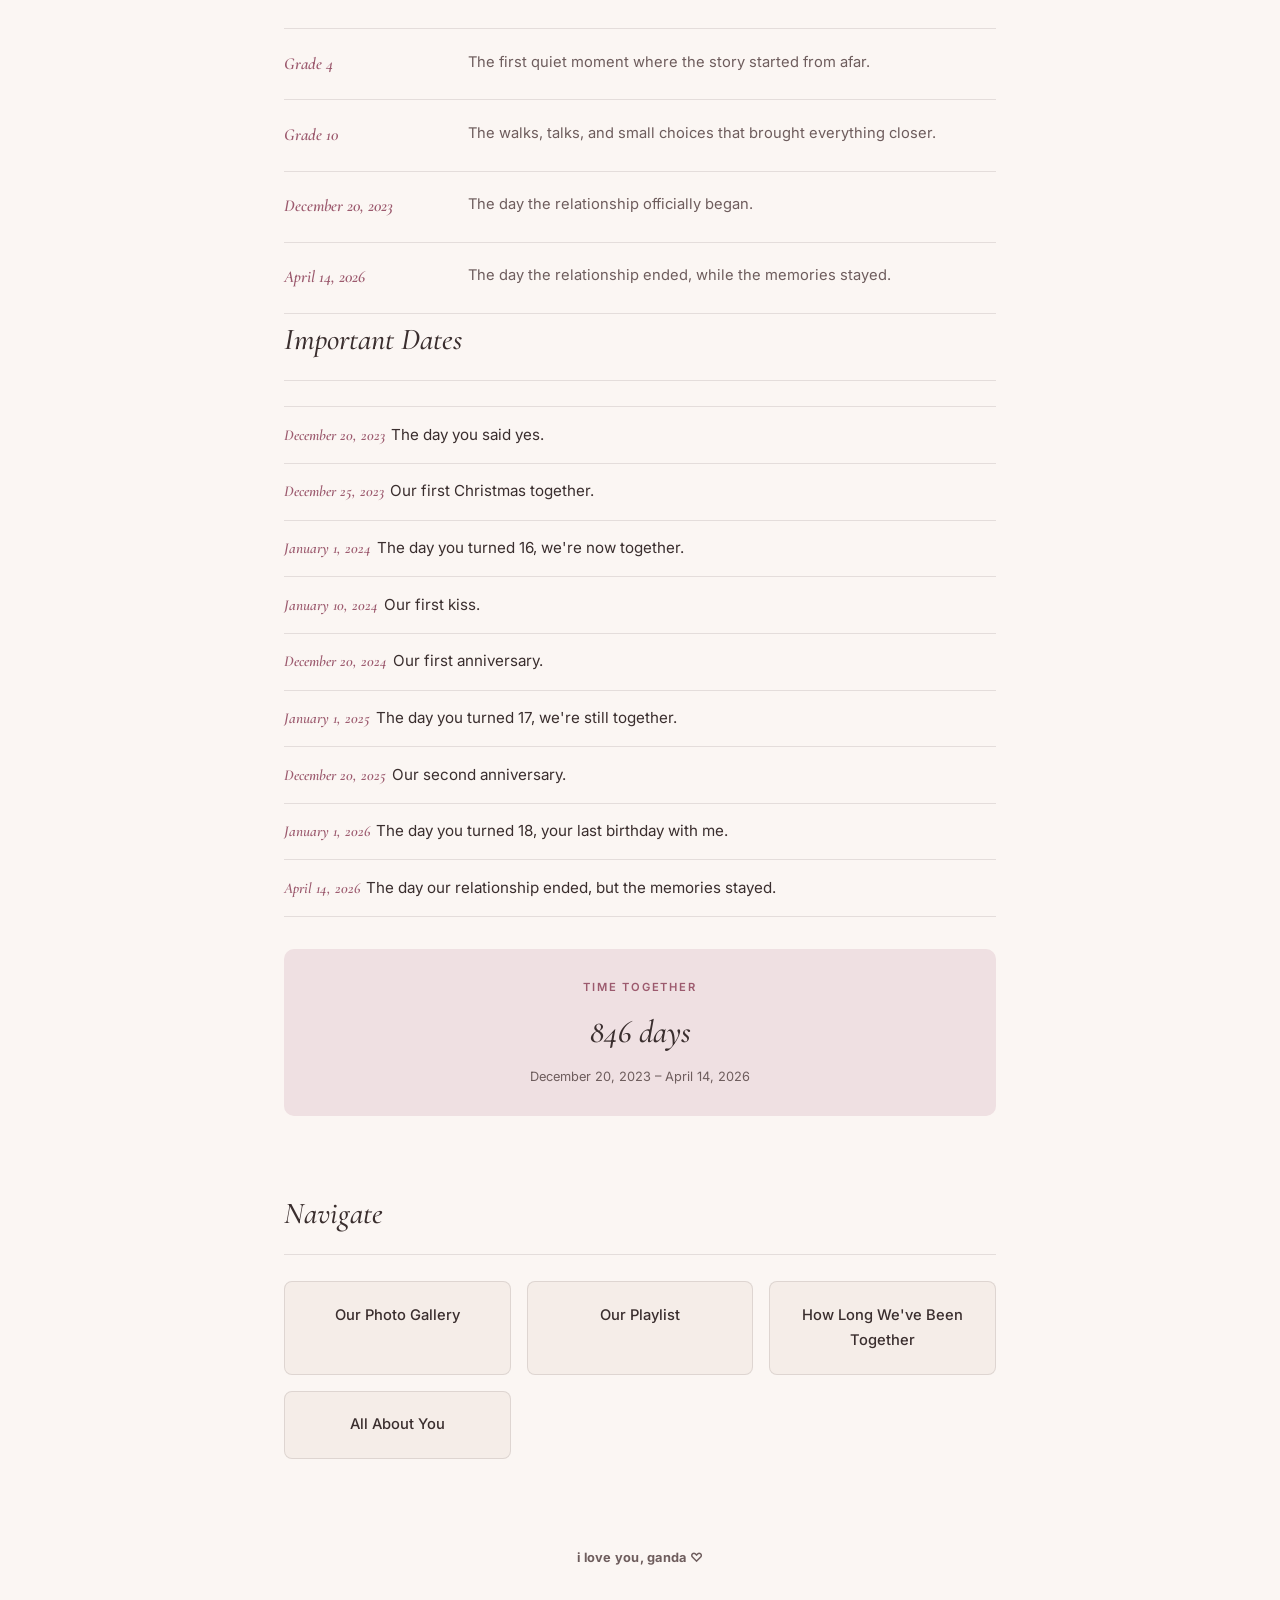
==== commit b7b7248c: "redesign" ====
--- a/index.html
+++ b/index.html
@@ -1,351 +1,491 @@
 <!DOCTYPE html>
 <html lang="en">
 <head>
-  <meta charset="UTF-8" />
-  <meta name="viewport" content="width=device-width, initial-scale=1.0" />
-  <meta name="description" content="A personal memory archive with photos, music, messages, and a paused relationship timeline." />
-  <meta name="theme-color" content="#fff1f4" />
-  <title>Our Love Story</title>
-  <link href="https://fonts.googleapis.com/css2?family=Pacifico&family=Poppins:wght@300;500&display=swap" rel="stylesheet">
-  <style>
-    html {
-      scroll-behavior: smooth;
-    }
-
-    body {
-      font-family: 'Poppins', sans-serif;
-      background: linear-gradient(to right, #fefefe, #f0e5ff);
-      padding: 2rem;
-      max-width: 800px;
-      margin: auto;
-      color: #333;
-      line-height: 1.7;
-      padding-top: 100px;
-    }
-
-    header {
-      text-align: center;
-      margin-bottom: 2rem;
-    }
-
-    h1 {
-      font-size: 2.5rem;
-      margin: 0;
-      color: #cc3366;
-      font-family: 'Pacifico', cursive;
-    }
-
-    h2 {
-      font-size: 1.6rem;
-      margin-top: 2.5rem;
-      border-bottom: 2px solid #eee;
-      padding-bottom: 0.5rem;
-      color: #444;
-    }
-
-    .navbar {
-      position: fixed;
-      top: 0;
-      left: 0;
-      right: 0;
-      background-color: rgba(255, 255, 255, 0.9);
-      padding: 1rem;
-      box-shadow: 0 2px 5px rgba(0, 0, 0, 0.1);
-      z-index: 1000;
-      text-align: center;
-    }
-
-    .navbar a {
-      margin: 0 1rem;
-      color: #cc3366;
-      font-weight: bold;
-      text-decoration: none;
-      padding: 0.6rem 1.2rem;
-      border-radius: 50px;
-      transition: background 0.3s, color 0.3s;
-      display: inline-block;
-    }
-
-    .navbar a:hover {
-      background: #cc3366;
-      color: white;
-    }
-
-    a.button {
-      display: inline-block;
-      margin: 0.5rem 0;
-      color: #0077cc;
-      text-decoration: none;
-      font-weight: bold;
-      padding: 0.6rem 1.2rem;
-      border: 2px solid #0077cc;
-      border-radius: 50px;
-      transition: background 0.3s, color 0.3s;
-    }
-
-    a.button:hover {
-      background: #0077cc;
-      color: white;
-    }
-
-    footer {
-      text-align: center;
-      margin-top: 3rem;
-      color: #aaa;
-      font-size: 0.9rem;
-    }
-
-    .about-text {
-      white-space: pre-wrap;
-      margin-top: 1rem;
-      text-align: justify;
-      background-color: #fafafa;
-      padding: 1rem;
-      border-left: 4px solid #cc3366;
-      border-radius: 5px;
-      position: relative;
-      z-index: 1;
-    }
-
-    ul {
-      list-style: none;
-      padding-left: 0;
-    }
-
-    ul li::before {
-      content: "💖 ";
-    }
-
-    .our-photo {
-      width: 90%;
-      max-width: 400px;
-      display: block;
-      margin: 1.5rem auto;
-      border-radius: 15px;
-      box-shadow: 0 8px 16px rgba(0, 0, 0, 0.2);
-      border: 4px dashed #ffc0cb;
-      background: url('https://pngimg.com/uploads/hello_kitty/hello_kitty_PNG47.png') no-repeat bottom right;
-      background-size: 60px;
-      padding: 10px;
-      background-color: #fff0f5;
-      position: relative;
-      z-index: 1;
-    }
-
-    #counter {
-      font-size: 1.2rem;
-      margin-top: 1rem;
-      text-align: center;
-      color: #cc3366;
-      font-weight: bold;
-    }
-
-    .music-player {
-      text-align: center;
-      margin-bottom: 2.5rem;
-      background: linear-gradient(135deg, #ffcccb, #ff69b4);
-      border-radius: 10px;
-      padding: 1.5rem;
-      box-shadow: 0 4px 12px rgba(0, 0, 0, 0.2);
-      border: 4px solid #ff69b4;
-      position: relative;
-      overflow: hidden;
-    }
-
-    .album-wrapper {
-      position: relative;
-      display: inline-block;
-    }
-
-    .album-art {
-      width: 180px;
-      height: 180px;
-      border-radius: 50%;
-      object-fit: cover;
-      box-shadow: 0 4px 12px rgba(0, 0, 0, 0.3);
-      border: 6px solid #ffc0cb;
-      transition: transform 0.3s ease;
-    }
-
-    .album-art:hover {
-      transform: scale(1.05);
-    }
-
-    .spinning {
-      animation: spin 10s linear infinite;
-    }
-
-    @keyframes spin {
-      from { transform: rotate(0deg); }
-      to   { transform: rotate(360deg); }
-    }
-
-    .music-notes {
-      position: absolute;
-      top: -10px;
-      right: -20px;
-      font-size: 1.5rem;
-      animation: floatNotes 2s infinite ease-in-out alternate;
-    }
-
-    @keyframes floatNotes {
-      from { transform: translateY(0); opacity: 1; }
-      to   { transform: translateY(-10px); opacity: 0.7; }
-    }
-
-    .song-title {
-      font-size: 0.95rem;
-      color: #cc3366;
-      font-weight: bold;
-      margin-top: 0.6rem;
-    }
-
-    audio {
-      margin-top: 1rem;
-      width: 90%;
-      max-width: 300px;
-      border-radius: 5px;
-      border: 2px solid #cc3366;
-      background: #f9f9f9;
-      padding: 5px;
-      outline: none;
-    }
-
-    audio::-webkit-media-controls-panel {
-      background-color: #ffcccb;
-    }
-
-    audio::-webkit-media-controls-play-button {
-      background-color: #cc3366;
-      border-radius: 50%;
-    }
-
-    audio::-webkit-media-controls-volume-slider {
-      background-color: #ff69b4;
-    }
-  </style>
-  <link rel="stylesheet" href="polish.css">
+<meta charset="UTF-8" />
+<meta name="viewport" content="width=device-width, initial-scale=1.0" />
+<meta name="description" content="A personal memory archive with photos, music, messages, and a paused relationship timeline." />
+<meta name="theme-color" content="#FBF6F3" />
+<title>Our Love Story</title>
+<link rel="preconnect" href="https://fonts.googleapis.com">
+<link rel="preconnect" href="https://fonts.gstatic.com" crossorigin>
+<link href="https://fonts.googleapis.com/css2?family=Cormorant+Garamond:ital,wght@0,400;0,500;0,600;1,400;1,500&family=Inter:wght@300;400;500;600&display=swap" rel="stylesheet">
+<style>
+  :root{
+    --ivory:#FBF6F3;
+    --ivory-deep:#F5EDE8;
+    --ink:#3A2E2E;
+    --ink-soft:#6E5D5D;
+    --rose:#B8768A;
+    --rose-deep:#9C5A6E;
+    --blush:#EFE0E2;
+    --gold:#C9A876;
+    --line: rgba(58,46,46,0.12);
+    --shadow: 0 1px 2px rgba(58,46,46,0.04), 0 8px 24px rgba(58,46,46,0.06);
+  }
+
+  *{box-sizing:border-box;}
+  html{scroll-behavior:smooth;}
+
+  body{
+    margin:0;
+    font-family:'Inter', sans-serif;
+    background:var(--ivory);
+    color:var(--ink);
+    line-height:1.7;
+    -webkit-font-smoothing:antialiased;
+  }
+
+  a{color:inherit;}
+
+  /* ---------- Nav ---------- */
+  .navbar{
+    position:fixed;
+    top:0; left:0; right:0;
+    z-index:1000;
+    display:flex;
+    align-items:center;
+    justify-content:center;
+    gap:0.4rem;
+    flex-wrap:wrap;
+    padding:1.1rem 1.5rem;
+    background:rgba(251,246,243,0.82);
+    backdrop-filter: blur(10px) saturate(140%);
+    -webkit-backdrop-filter: blur(10px) saturate(140%);
+    border-bottom:1px solid var(--line);
+  }
+
+  .navbar a{
+    font-size:0.78rem;
+    letter-spacing:0.12em;
+    text-transform:uppercase;
+    font-weight:500;
+    color:var(--ink-soft);
+    text-decoration:none;
+    padding:0.5rem 1rem;
+    border-radius:999px;
+    transition: color .25s ease, background .25s ease;
+  }
+
+  .navbar a:hover{
+    color:var(--rose-deep);
+    background:var(--blush);
+  }
+
+  /* ---------- Layout shell ---------- */
+  .page{
+    max-width:760px;
+    margin:0 auto;
+    padding:9.5rem 1.5rem 5rem;
+  }
+
+  /* ---------- Hero ---------- */
+  header.home-hero{
+    text-align:center;
+    margin-bottom:4rem;
+  }
+
+  .memory-stamp{
+    display:inline-block;
+    font-size:0.72rem;
+    letter-spacing:0.18em;
+    text-transform:uppercase;
+    color:var(--gold);
+    font-weight:600;
+    margin-bottom:1.1rem;
+  }
+
+  .memory-stamp::before,
+  .memory-stamp::after{
+    content:"";
+    display:inline-block;
+    width:24px;
+    height:1px;
+    background:var(--gold);
+    vertical-align:middle;
+    margin:0 0.6em;
+    opacity:.6;
+  }
+
+  h1{
+    font-family:'Cormorant Garamond', serif;
+    font-weight:500;
+    font-style:italic;
+    font-size:clamp(2.6rem, 6vw, 3.8rem);
+    line-height:1.1;
+    margin:0 0 0.9rem;
+    color:var(--ink);
+  }
+
+  header.home-hero > p{
+    font-size:1rem;
+    font-weight:300;
+    color:var(--ink-soft);
+    max-width:38ch;
+    margin:0 auto;
+  }
+
+  h2{
+    font-family:'Cormorant Garamond', serif;
+    font-style:italic;
+    font-weight:500;
+    font-size:1.9rem;
+    color:var(--ink);
+    margin:0 0 1.6rem;
+    padding-bottom:0.9rem;
+    border-bottom:1px solid var(--line);
+  }
+
+  section{ margin-bottom:4.5rem; }
+
+  /* ---------- Music player ---------- */
+  .music-player{
+    text-align:center;
+    background:var(--ivory-deep);
+    border:1px solid var(--line);
+    border-radius:10px;
+    padding:2.2rem 1.5rem;
+    box-shadow:var(--shadow);
+  }
+
+  .album-wrapper{
+    position:relative;
+    display:inline-block;
+  }
+
+  .album-art{
+    width:150px;
+    height:150px;
+    border-radius:50%;
+    object-fit:cover;
+    box-shadow:0 6px 20px rgba(58,46,46,0.18);
+    border:6px solid var(--ivory);
+  }
+
+  .spinning{ animation: spin 12s linear infinite; }
+
+  @keyframes spin{
+    from{ transform:rotate(0deg); }
+    to{ transform:rotate(360deg); }
+  }
+
+  .music-notes{
+    position:absolute;
+    top:-6px;
+    right:-18px;
+    font-size:1.15rem;
+    color:var(--rose);
+    animation: floatNotes 2.4s infinite ease-in-out alternate;
+  }
+
+  @keyframes floatNotes{
+    from{ transform:translateY(0); opacity:.9; }
+    to{ transform:translateY(-8px); opacity:.5; }
+  }
+
+  .song-title{
+    font-family:'Cormorant Garamond', serif;
+    font-style:italic;
+    font-size:1.15rem;
+    color:var(--rose-deep);
+    margin-top:1rem;
+  }
+
+  audio{
+    margin-top:1rem;
+    width:90%;
+    max-width:280px;
+    border-radius:999px;
+  }
+
+  /* ---------- About ---------- */
+  .about-card{
+    display:grid;
+    grid-template-columns:220px 1fr;
+    gap:2.2rem;
+    align-items:start;
+  }
+
+  .about-photo-frame{ margin:0; }
+
+  .our-photo{
+    width:100%;
+    display:block;
+    border-radius:6px;
+    box-shadow:var(--shadow);
+  }
+
+  .about-kicker{
+    font-family:'Cormorant Garamond', serif;
+    font-style:italic;
+    font-size:1.25rem;
+    color:var(--rose-deep);
+    margin:0 0 1rem;
+  }
+
+  .about-copy p{
+    margin:0 0 1.1rem;
+    font-size:0.98rem;
+    color:var(--ink);
+  }
+
+  .about-copy p:last-child{ margin-bottom:0; }
+
+  /* ---------- Mini timeline ---------- */
+  .mini-timeline{
+    margin-top:2.8rem;
+    display:grid;
+    gap:0;
+    border-top:1px solid var(--line);
+  }
+
+  .mini-timeline article{
+    display:grid;
+    grid-template-columns:160px 1fr;
+    gap:1.5rem;
+    padding:1.3rem 0;
+    border-bottom:1px solid var(--line);
+  }
+
+  .mini-timeline span{
+    font-family:'Cormorant Garamond', serif;
+    font-style:italic;
+    font-weight:600;
+    font-size:1.05rem;
+    color:var(--rose-deep);
+  }
+
+  .mini-timeline p{
+    margin:0;
+    font-size:0.92rem;
+    color:var(--ink-soft);
+  }
+
+  /* ---------- Important dates ---------- */
+  ul{
+    list-style:none;
+    padding:0;
+    margin:0;
+    border-top:1px solid var(--line);
+  }
+
+  ul li{
+    padding:0.9rem 0;
+    border-bottom:1px solid var(--line);
+    font-size:0.95rem;
+    color:var(--ink);
+  }
+
+  ul li strong{
+    font-family:'Cormorant Garamond', serif;
+    font-style:italic;
+    font-weight:600;
+    color:var(--rose-deep);
+    margin-right:0.4em;
+  }
+
+  #counter{
+    margin-top:2rem;
+    text-align:center;
+    background:var(--blush);
+    border-radius:10px;
+    padding:1.8rem 1.2rem;
+  }
+
+  .counter-label{
+    display:block;
+    font-size:0.7rem;
+    letter-spacing:0.16em;
+    text-transform:uppercase;
+    color:var(--rose-deep);
+    font-weight:600;
+    margin-bottom:0.5rem;
+  }
+
+  #counter strong{
+    display:block;
+    font-family:'Cormorant Garamond', serif;
+    font-style:italic;
+    font-size:2rem;
+    color:var(--ink);
+    font-weight:500;
+  }
+
+  .counter-dates{
+    display:block;
+    margin-top:0.4rem;
+    font-size:0.8rem;
+    color:var(--ink-soft);
+  }
+
+  /* ---------- Navigate ---------- */
+  .navigate-grid{
+    display:grid;
+    grid-template-columns:repeat(auto-fit, minmax(220px, 1fr));
+    gap:1rem;
+  }
+
+  .navigate-grid a{
+    display:block;
+    text-align:center;
+    text-decoration:none;
+    font-size:0.92rem;
+    font-weight:500;
+    color:var(--ink);
+    background:var(--ivory-deep);
+    border:1px solid var(--line);
+    border-radius:8px;
+    padding:1.3rem 1rem;
+    transition: border-color .25s ease, color .25s ease, transform .25s ease;
+  }
+
+  .navigate-grid a:hover{
+    border-color:var(--rose);
+    color:var(--rose-deep);
+    transform:translateY(-2px);
+  }
+
+  /* ---------- Footer ---------- */
+  footer.site-footer{
+    text-align:center;
+    padding-top:1rem;
+    color:var(--ink-soft);
+    font-size:0.8rem;
+    font-weight:300;
+    letter-spacing:0.02em;
+  }
+
+  @media (max-width: 640px){
+    .page{ padding-top:8.5rem; }
+    .about-card{ grid-template-columns:1fr; }
+    .mini-timeline article{ grid-template-columns:1fr; gap:0.3rem; }
+  }
+
+  :focus-visible{
+    outline:2px solid var(--rose);
+    outline-offset:3px;
+  }
+
+  @media (prefers-reduced-motion: reduce){
+    *{ animation:none !important; transition:none !important; }
+  }
+</style>
+<link rel="stylesheet" href="polish.cs">
 </head>
 <body>
+
   <div class="navbar">
-    <a href="#about" class="button">About Us</a>
-    <a href="#important-dates" class="button">Important Dates</a>
-    <a href="#navigate" class="button">Navigate</a>
+    <a href="#about">About Us</a>
+    <a href="#important-dates">Important Dates</a>
+    <a href="#navigate">Navigate</a>
   </div>
 
-  <header class="home-hero">
-    <div class="memory-stamp">December 20, 2023 - April 14, 2026</div>
-    <h1>This is Our Story</h1>
-    <p>A digital scrapbook for the memories that still mattered.</p>
-  </header> 
-
-  <section class="home-player" aria-label="Featured song">
-    <div class="music-player">
-      <div class="album-wrapper">
-        <img src="peakpx.jpg" alt="Album Cover" class="album-art spinning" decoding="async" />
-        <div class="music-notes">
-          <span>🎵</span><br><span>🎶</span><br><span>🎼</span>
+  <div class="page">
+
+    <header class="home-hero">
+      <div class="memory-stamp">December 20, 2023 &ndash; April 14, 2026</div>
+      <h1>This is Our Story</h1>
+      <p>A digital scrapbook for the memories that still mattered.</p>
+    </header>
+
+    <section class="home-player" aria-label="Featured song">
+      <div class="music-player">
+        <div class="album-wrapper">
+          <img src="peakpx.jpg" alt="Album Cover" class="album-art spinning" decoding="async" />
+          <div class="music-notes">
+            <span>&#9834;</span>
+          </div>
+        </div>
+        <audio controls loop preload="metadata">
+          <source src="about you.mp3" type="audio/mpeg">
+          Your browser does not support the audio element.
+        </audio>
+        <p class="song-title">Now Playing &mdash; About You</p>
+      </div>
+    </section>
+
+    <section id="about">
+      <h2>About Us</h2>
+      <div class="about-card">
+        <figure class="about-photo-frame">
+          <img src="kami.jpg" alt="Us Together" class="our-photo" loading="lazy" decoding="async" />
+        </figure>
+
+        <div class="about-copy">
+          <p class="about-kicker">A story that started quietly and became unforgettable.</p>
+          <p>Our story began unexpectedly way back in Grade 4. I still remember the first time I saw her, sitting in front of the class, writing on the board from her seat. In that quiet moment, something about her caught my attention. I wanted to talk to her, but I was too shy, so I admired her from a distance.</p>
+          <p>By Grade 6, we started walking home at the same time because one of my close friends was also friends with her. It was never planned, but we often ended up walking together. After elementary, we went our separate ways, and the feelings faded for a while.</p>
+          <p>High school came, then the pandemic. By chance, we became classmates again in Grade 7 and 8, though she did not remember me at first. Later on, we started talking more. She would message me, joke around, tell stories, and ask if we could walk home together.</p>
+          <p>One day, I finally said yes. We went to school together, and in that simple moment, something beautiful began. Grade 10 came, we spent more time together, and I slowly realized I was already falling for her.</p>
+          <p>On December 20, 2023, she said yes. From a quiet seat back in Grade 4 to the bond we built, ours was a story we never saw coming, but one that will always hold a real place in memory.</p>
         </div>
       </div>
-      <audio controls loop preload="metadata">
-        <source src="about you.mp3" type="audio/mpeg">
-        Your browser does not support the audio element.
-      </audio>
-      <p class="song-title">🎧 Now Playing: <span>About You</span></p>
-    </div>
-  </section>
-
-  <section id="about">
-    <h2>About Us</h2>
-    <div class="about-card">
-      <figure class="about-photo-frame">
-        <img src="kami.jpg" alt="Us Together" class="our-photo" loading="lazy" decoding="async" />
-      </figure>
-
-      <div class="about-copy">
-        <p class="about-kicker">A story that started quietly and became unforgettable.</p>
-        <p>
-          Our story began unexpectedly way back in Grade 4. I still remember the first time I saw her, sitting in front of the class, writing on the board from her seat. In that quiet moment, something about her caught my attention. I wanted to talk to her, but I was too shy, so I admired her from a distance.
-        </p>
-        <p>
-          By Grade 6, we started walking home at the same time because one of my close friends was also friends with her. It was never planned, but we often ended up walking together. After elementary, we went our separate ways, and the feelings faded for a while.
-        </p>
-        <p>
-          High school came, then the pandemic. By chance, we became classmates again in Grade 7 and 8, though she did not remember me at first. Later on, we started talking more. She would message me, joke around, tell stories, and ask if we could walk home together.
-        </p>
-        <p>
-          One day, I finally said yes. We went to school together, and in that simple moment, something beautiful began. Grade 10 came, we spent more time together, and I slowly realized I was already falling for her.
-        </p>
-        <p>
-          On December 20, 2023, she said yes. From a quiet seat back in Grade 4 to the bond we built, ours was a story we never saw coming, but one that will always hold a real place in memory.
-        </p>
+
+      <div class="mini-timeline" aria-label="Story timeline">
+        <article>
+          <span>Grade 4</span>
+          <p>The first quiet moment where the story started from afar.</p>
+        </article>
+        <article>
+          <span>Grade 10</span>
+          <p>The walks, talks, and small choices that brought everything closer.</p>
+        </article>
+        <article>
+          <span>December 20, 2023</span>
+          <p>The day the relationship officially began.</p>
+        </article>
+        <article>
+          <span>April 14, 2026</span>
+          <p>The day the relationship ended, while the memories stayed.</p>
+        </article>
       </div>
-    </div>
-    <div class="mini-timeline" aria-label="Story timeline">
-      <article>
-        <span>Grade 4</span>
-        <p>The first quiet moment where the story started from afar.</p>
-      </article>
-      <article>
-        <span>Grade 10</span>
-        <p>The walks, talks, and small choices that brought everything closer.</p>
-      </article>
-      <article>
-        <span>December 20, 2023</span>
-        <p>The day the relationship officially began.</p>
-      </article>
-      <article>
-        <span>April 14, 2026</span>
-        <p>The day the relationship ended, while the memories stayed.</p>
-      </article>
-    </div>
-    <h2 id="important-dates">Important Dates</h2>
-    <ul>
-      <li><strong>December 20, 2023:</strong> The day you said Yes! ⸜(｡˃ ᵕ ˂ )⸝♡</li>
-      <li><Strong>December 25, 2023:</Strong> Our first Christmas together! 🎄</li>
-      <li><strong>January 1, 2024:</strong> The day you turn 16, we're now together! </li>
-      <li><strong>January 10, 2024:</strong> Our first kiss! 💋 </li>
-      <li><strong>December 20, 2024:</strong> Our first anniversary!</li>
-      <li><strong>January 1, 2025:</strong> The day you turn 17, we're still together! (˶˃ ᵕ ˂˶) .ᐟ.ᐟ </li>
-      <li><strong>December 20, 2025:</strong> Our second anniversary!</li>
-      <li><strong>January 1, 2026:</strong> The day you turn 18, your last birthday with me. </li>
-      <li><strong>April 14, 2026:</strong> The day our relationship ended, but the memories stayed.</li>
-      
-    </ul>
-    <div id="counter" class="memory-counter"></div>
-  </section>
-
-  <section id="navigate">
-    <h2>Navigate</h2>
-    <div class="navigate-grid">
-      <a href="gallery.html" class="button">📸 Our Photo Gallery</a>
-      <a href="playlist.html" class="button">🎵 Our Playlist</a>
-      <a href="howlong.html" class="button">🕔 How Long We've Been Together</a>
-      <a href="allaboutyou.html" class="button">💖 All About You</a>
-    </div>
-  </section>
-
-  <footer class="site-footer">
-    <strong>Our Memory Archive</strong>
-  </footer>
+
+      <h2 id="important-dates">Important Dates</h2>
+      <ul>
+        <li><strong>December 20, 2023</strong>The day you said yes.</li>
+        <li><strong>December 25, 2023</strong>Our first Christmas together.</li>
+        <li><strong>January 1, 2024</strong>The day you turned 16, we're now together.</li>
+        <li><strong>January 10, 2024</strong>Our first kiss.</li>
+        <li><strong>December 20, 2024</strong>Our first anniversary.</li>
+        <li><strong>January 1, 2025</strong>The day you turned 17, we're still together.</li>
+        <li><strong>December 20, 2025</strong>Our second anniversary.</li>
+        <li><strong>January 1, 2026</strong>The day you turned 18, your last birthday with me.</li>
+        <li><strong>April 14, 2026</strong>The day our relationship ended, but the memories stayed.</li>
+      </ul>
+
+      <div id="counter" class="memory-counter"></div>
+    </section>
+
+    <section id="navigate">
+      <h2>Navigate</h2>
+      <div class="navigate-grid">
+        <a href="gallery.html">Our Photo Gallery</a>
+        <a href="playlist.html">Our Playlist</a>
+        <a href="howlong.html">How Long We've Been Together</a>
+        <a href="allaboutyou.html">All About You</a>
+      </div>
+    </section>
+
+    <footer class="site-footer">
+      <strong>i love you, ganda ♡</strong>
+    </footer>
+
+  </div>
 
   <script>
     function calculateDuration() {
-      const startDate = new Date('2023-12-20'); 
-      const endDate = new Date('2026-04-14'); 
+      const startDate = new Date('2023-12-20');
+      const endDate = new Date('2026-04-14');
       const timeDiff = endDate - startDate;
       const daysDiff = Math.floor(timeDiff / (1000 * 60 * 60 * 24));
       document.getElementById('counter').innerHTML = `
         <span class="counter-label">Time Together</span>
         <strong>${daysDiff} days</strong>
-        <span class="counter-dates">December 20, 2023 - April 14, 2026</span>
+        <span class="counter-dates">December 20, 2023 &ndash; April 14, 2026</span>
       `;
     }
-
     calculateDuration();
-
   </script>
   <script src="polish.js"></script>
 
 </body>
-</html>
+</html>
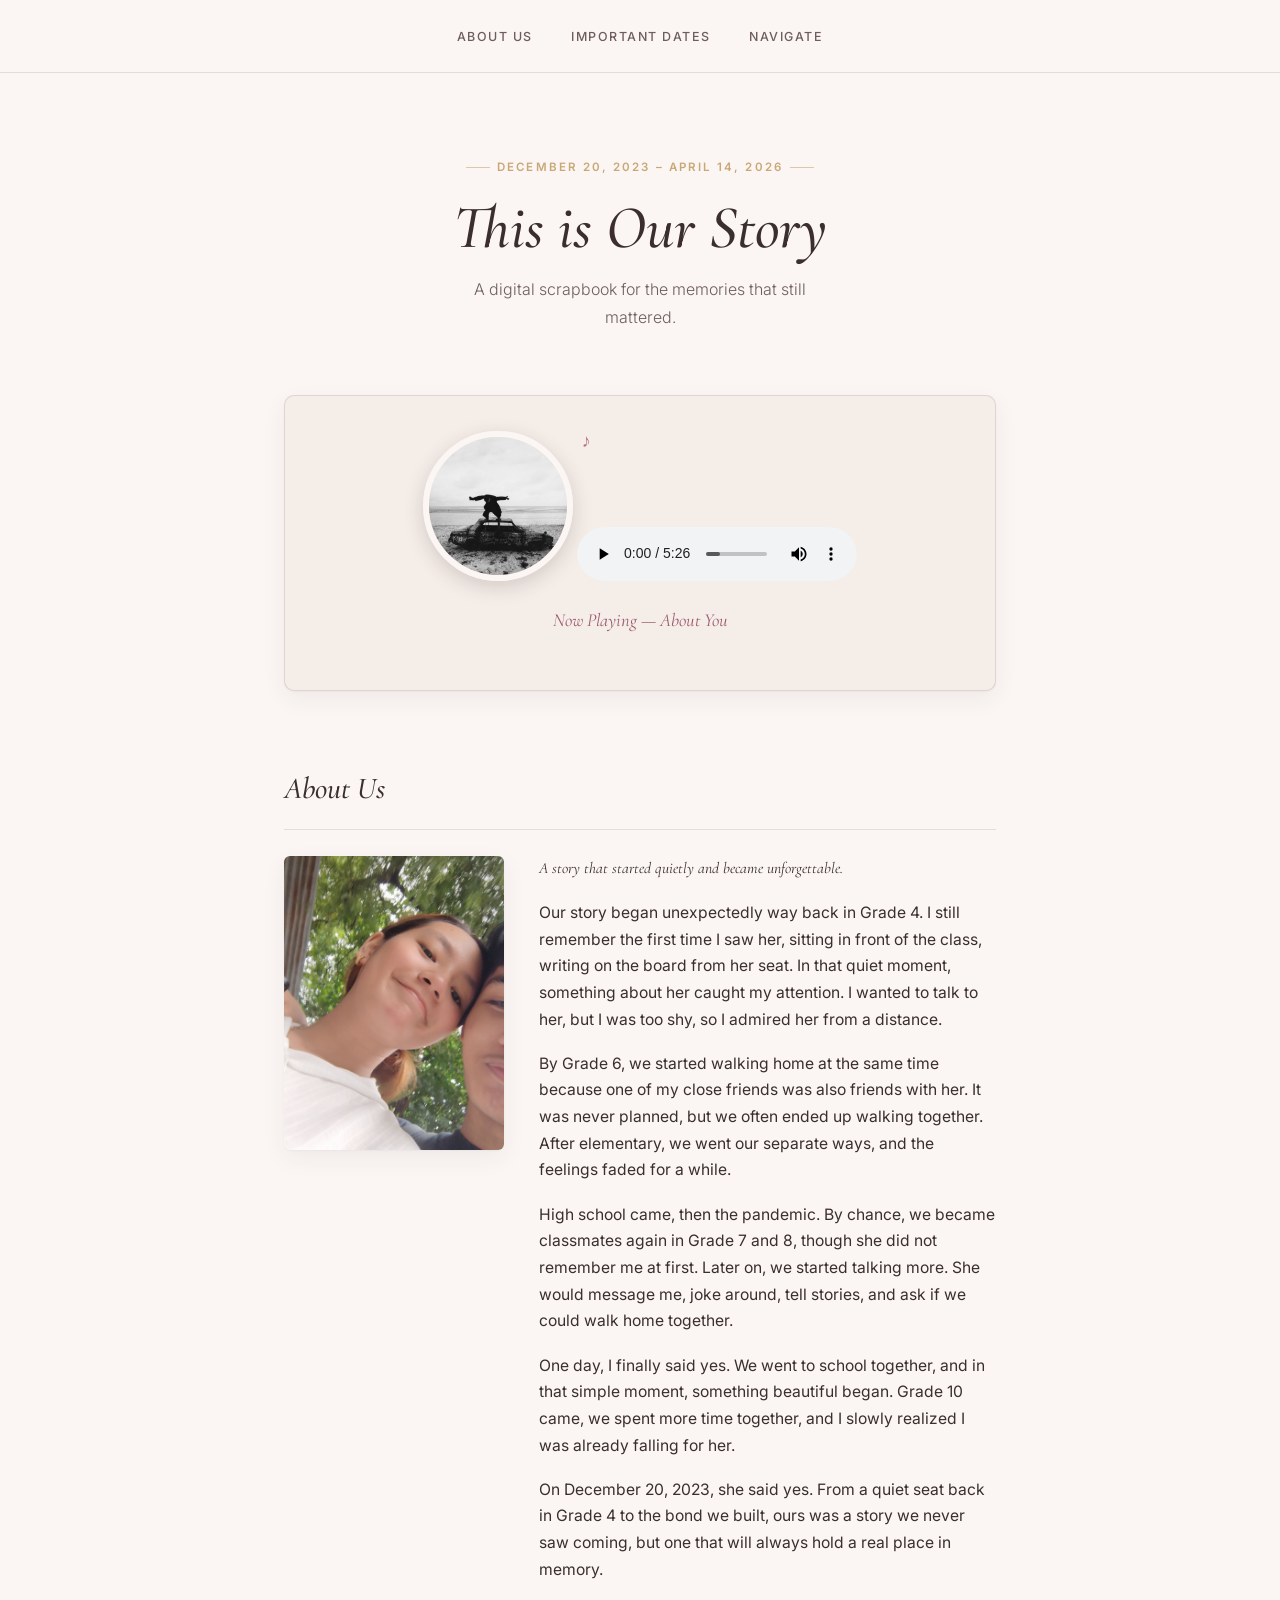
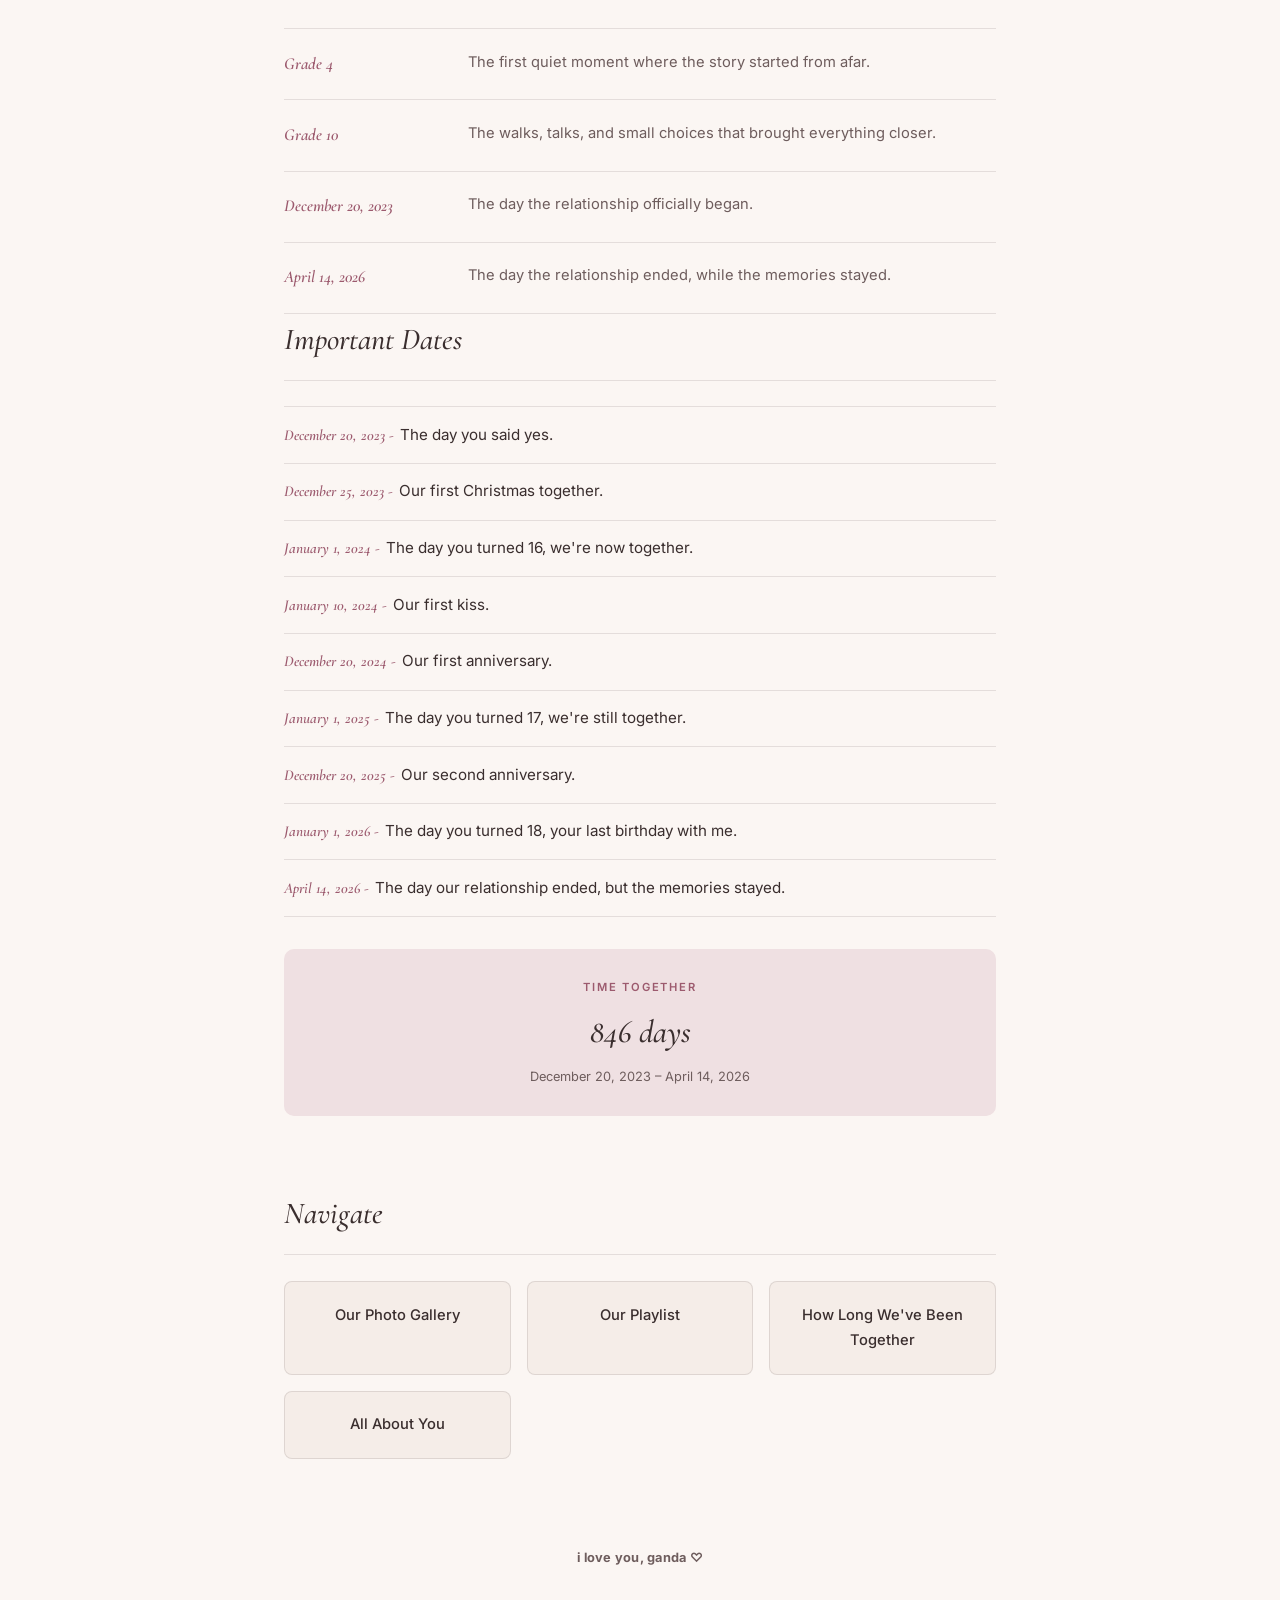
==== commit e7c33a17: "eyaah" ====
--- a/index.html
+++ b/index.html
@@ -441,15 +441,15 @@
 
       <h2 id="important-dates">Important Dates</h2>
       <ul>
-        <li><strong>December 20, 2023</strong>The day you said yes.</li>
-        <li><strong>December 25, 2023</strong>Our first Christmas together.</li>
-        <li><strong>January 1, 2024</strong>The day you turned 16, we're now together.</li>
-        <li><strong>January 10, 2024</strong>Our first kiss.</li>
-        <li><strong>December 20, 2024</strong>Our first anniversary.</li>
-        <li><strong>January 1, 2025</strong>The day you turned 17, we're still together.</li>
-        <li><strong>December 20, 2025</strong>Our second anniversary.</li>
-        <li><strong>January 1, 2026</strong>The day you turned 18, your last birthday with me.</li>
-        <li><strong>April 14, 2026</strong>The day our relationship ended, but the memories stayed.</li>
+        <li><strong>December 20, 2023 -</strong>The day you said yes.</li>
+        <li><strong>December 25, 2023 -</strong>Our first Christmas together.</li>
+        <li><strong>January 1, 2024 -</strong>The day you turned 16, we're now together.</li>
+        <li><strong>January 10, 2024 -</strong>Our first kiss.</li>
+        <li><strong>December 20, 2024 -</strong>Our first anniversary.</li>
+        <li><strong>January 1, 2025 -</strong>The day you turned 17, we're still together.</li>
+        <li><strong>December 20, 2025 -</strong>Our second anniversary.</li>
+        <li><strong>January 1, 2026 -</strong>The day you turned 18, your last birthday with me.</li>
+        <li><strong>April 14, 2026 -</strong>The day our relationship ended, but the memories stayed.</li>
       </ul>
 
       <div id="counter" class="memory-counter"></div>
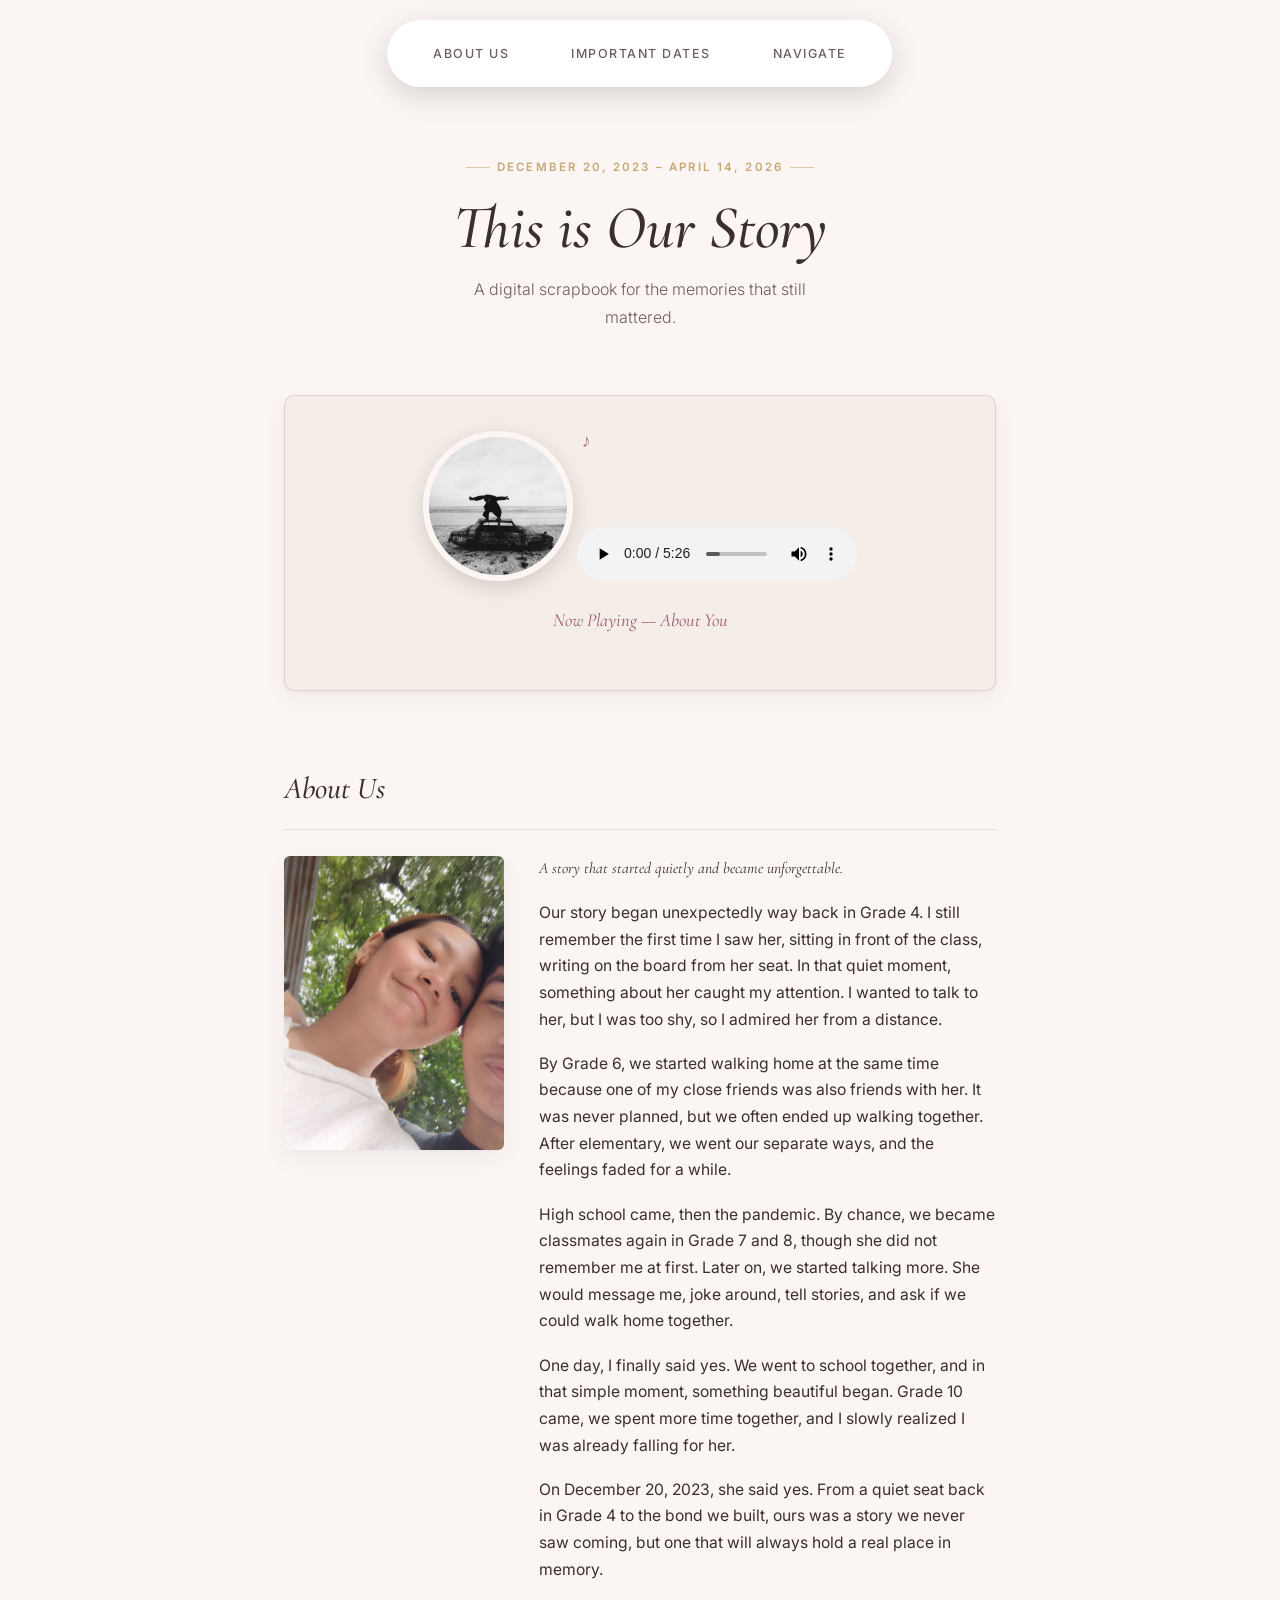
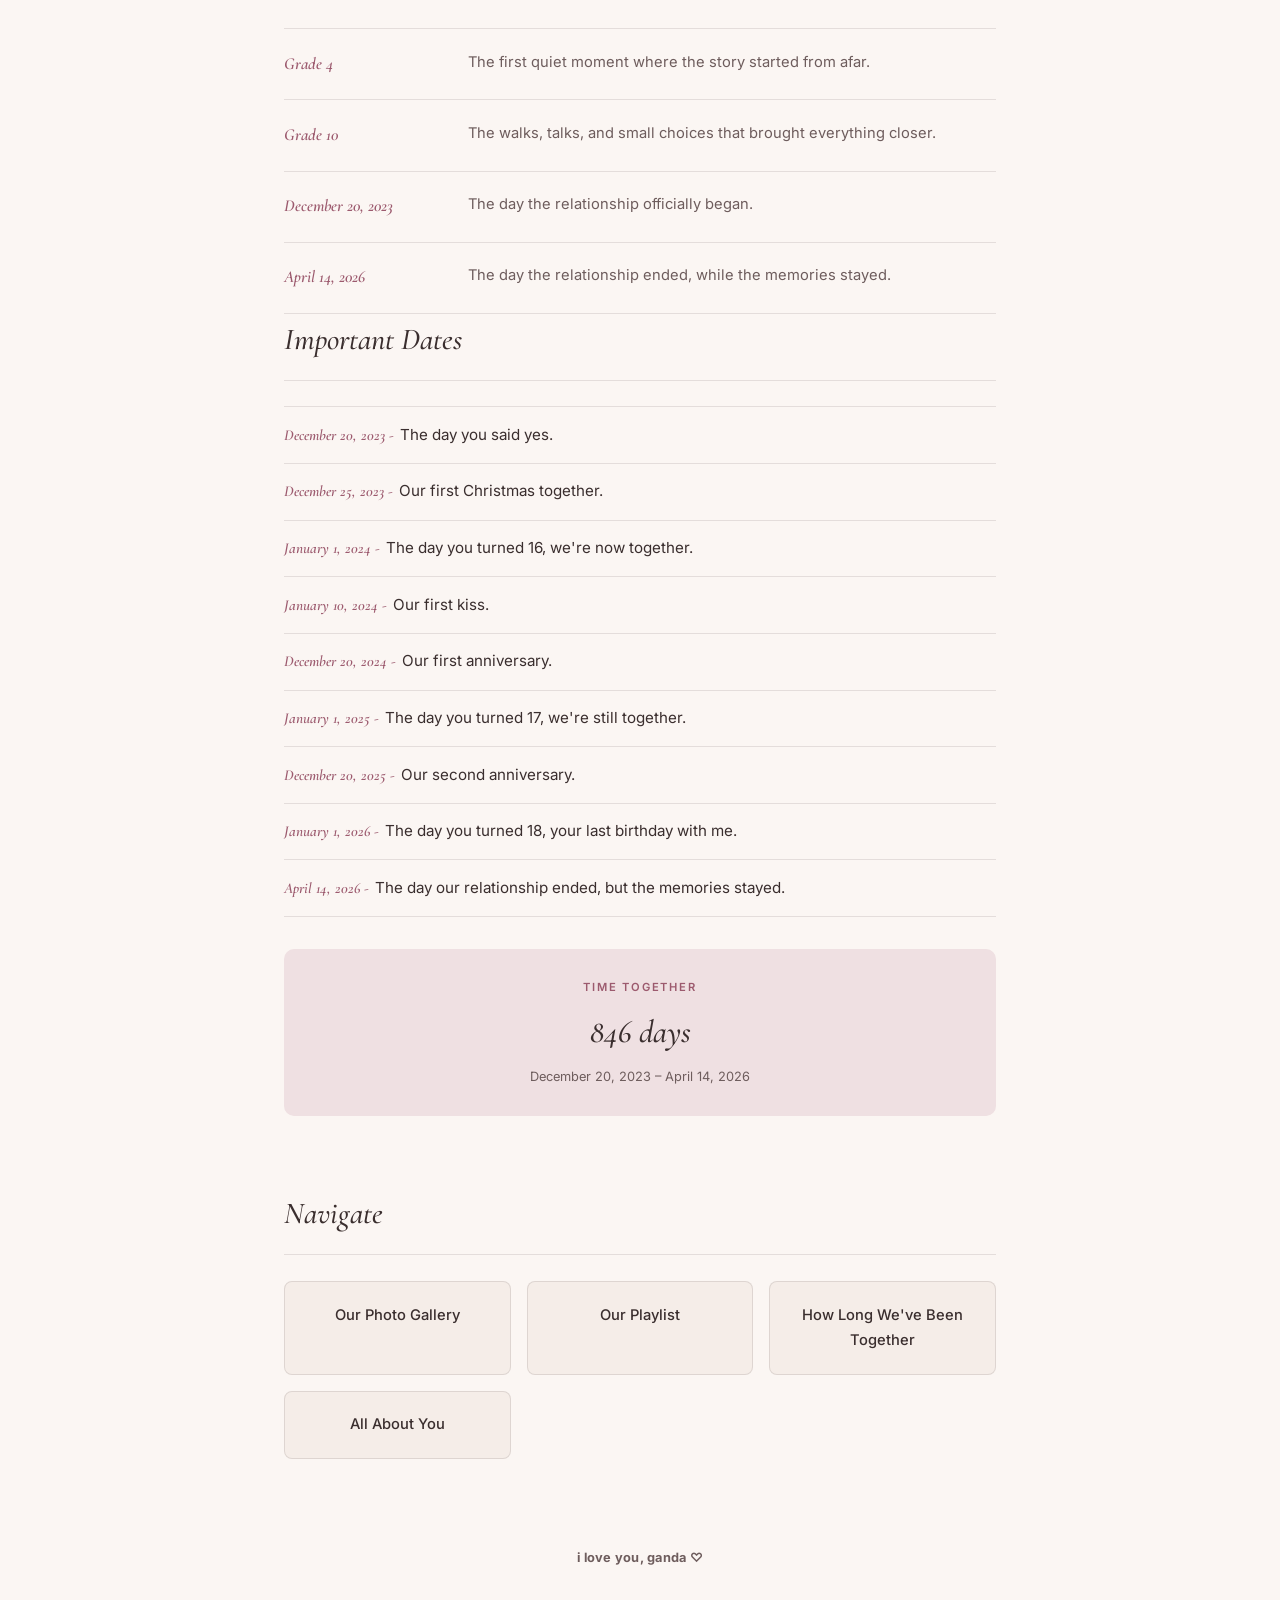
==== commit 4ca9c627: "Update navigation bar" ====
--- a/index.html
+++ b/index.html
@@ -38,21 +38,23 @@
   a{color:inherit;}
 
   /* ---------- Nav ---------- */
-  .navbar{
-    position:fixed;
-    top:0; left:0; right:0;
-    z-index:1000;
-    display:flex;
-    align-items:center;
-    justify-content:center;
-    gap:0.4rem;
-    flex-wrap:wrap;
-    padding:1.1rem 1.5rem;
-    background:rgba(251,246,243,0.82);
-    backdrop-filter: blur(10px) saturate(140%);
-    -webkit-backdrop-filter: blur(10px) saturate(140%);
-    border-bottom:1px solid var(--line);
-  }
+  .navbar {
+    position: fixed;
+    top: 20px;
+    left: 50%;
+    transform: translateX(-50%);
+
+    display: flex;
+    gap: 30px;
+
+    padding: 15px 30px;
+    background: white;
+    border-radius: 50px;
+
+    box-shadow: 0 8px 30px rgba(0, 0, 0, 0.15);
+
+    z-index: 1000;
+}
 
   .navbar a{
     font-size:0.78rem;
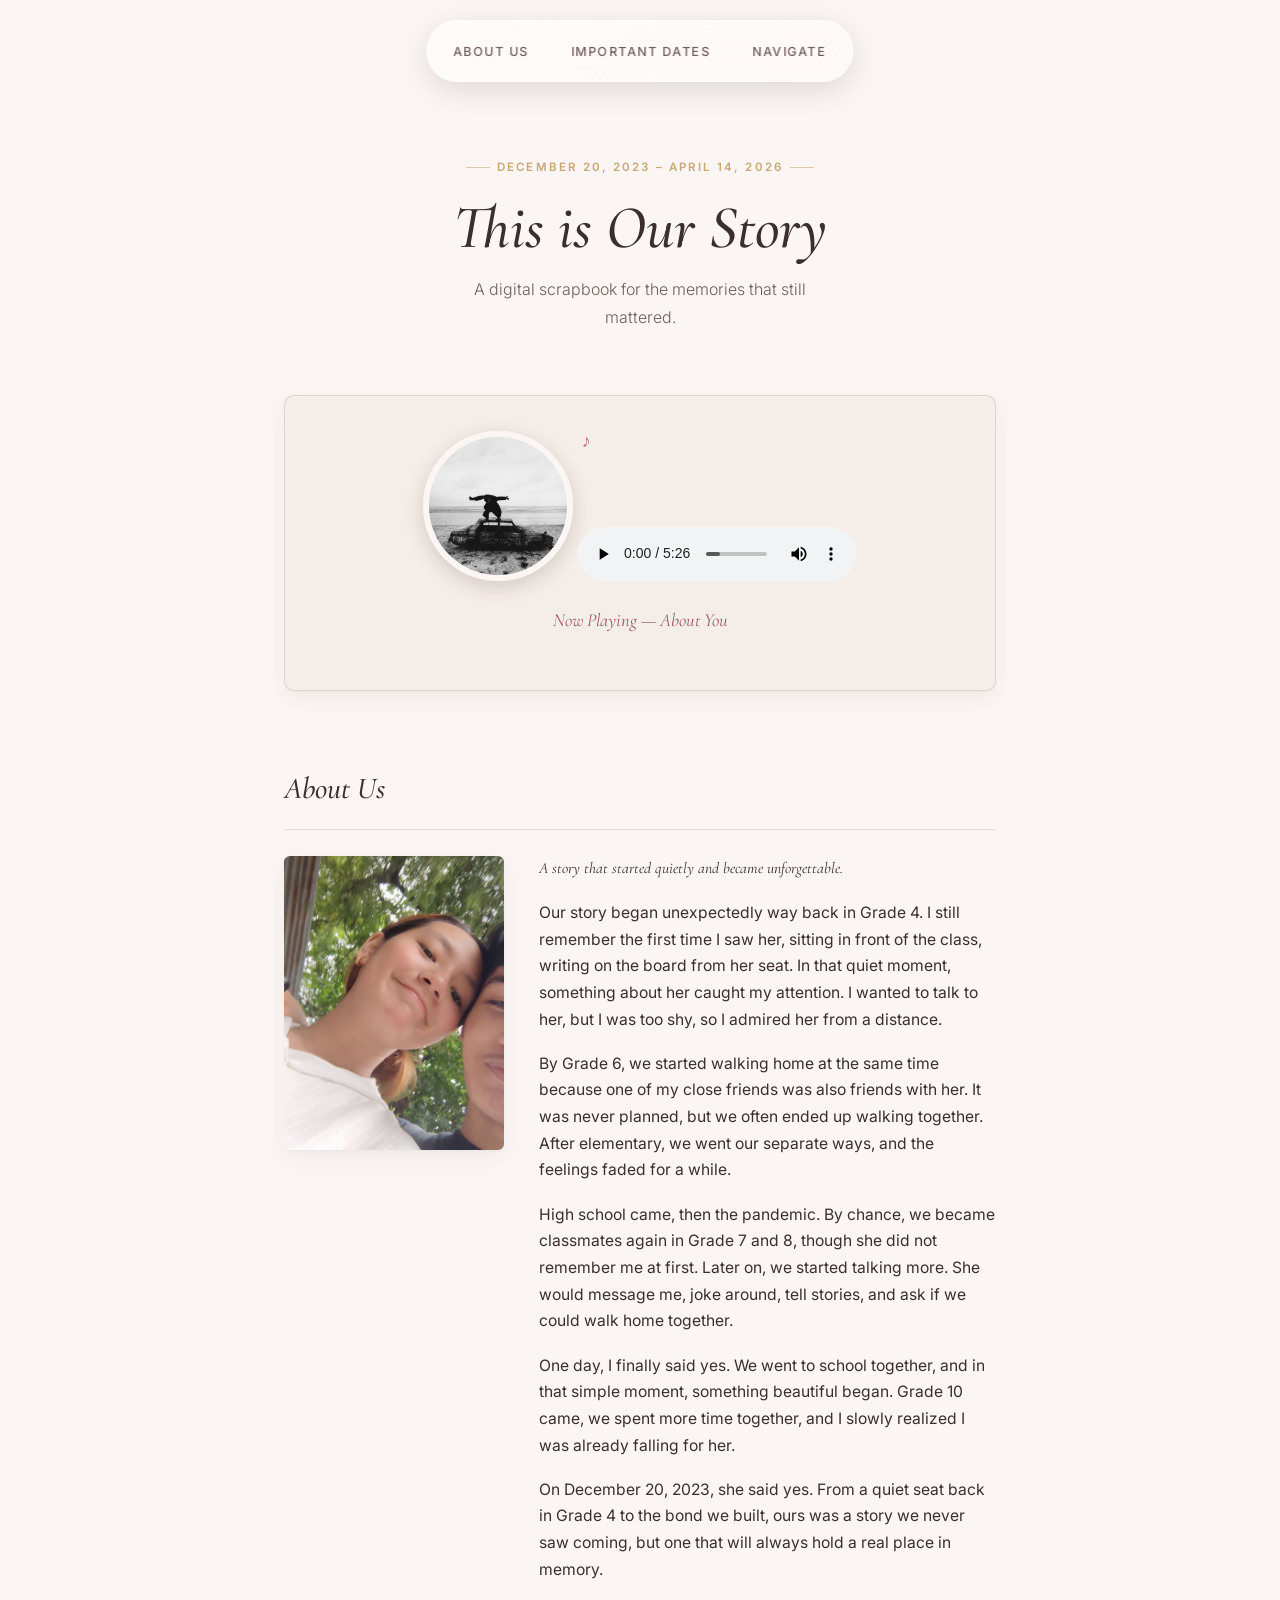
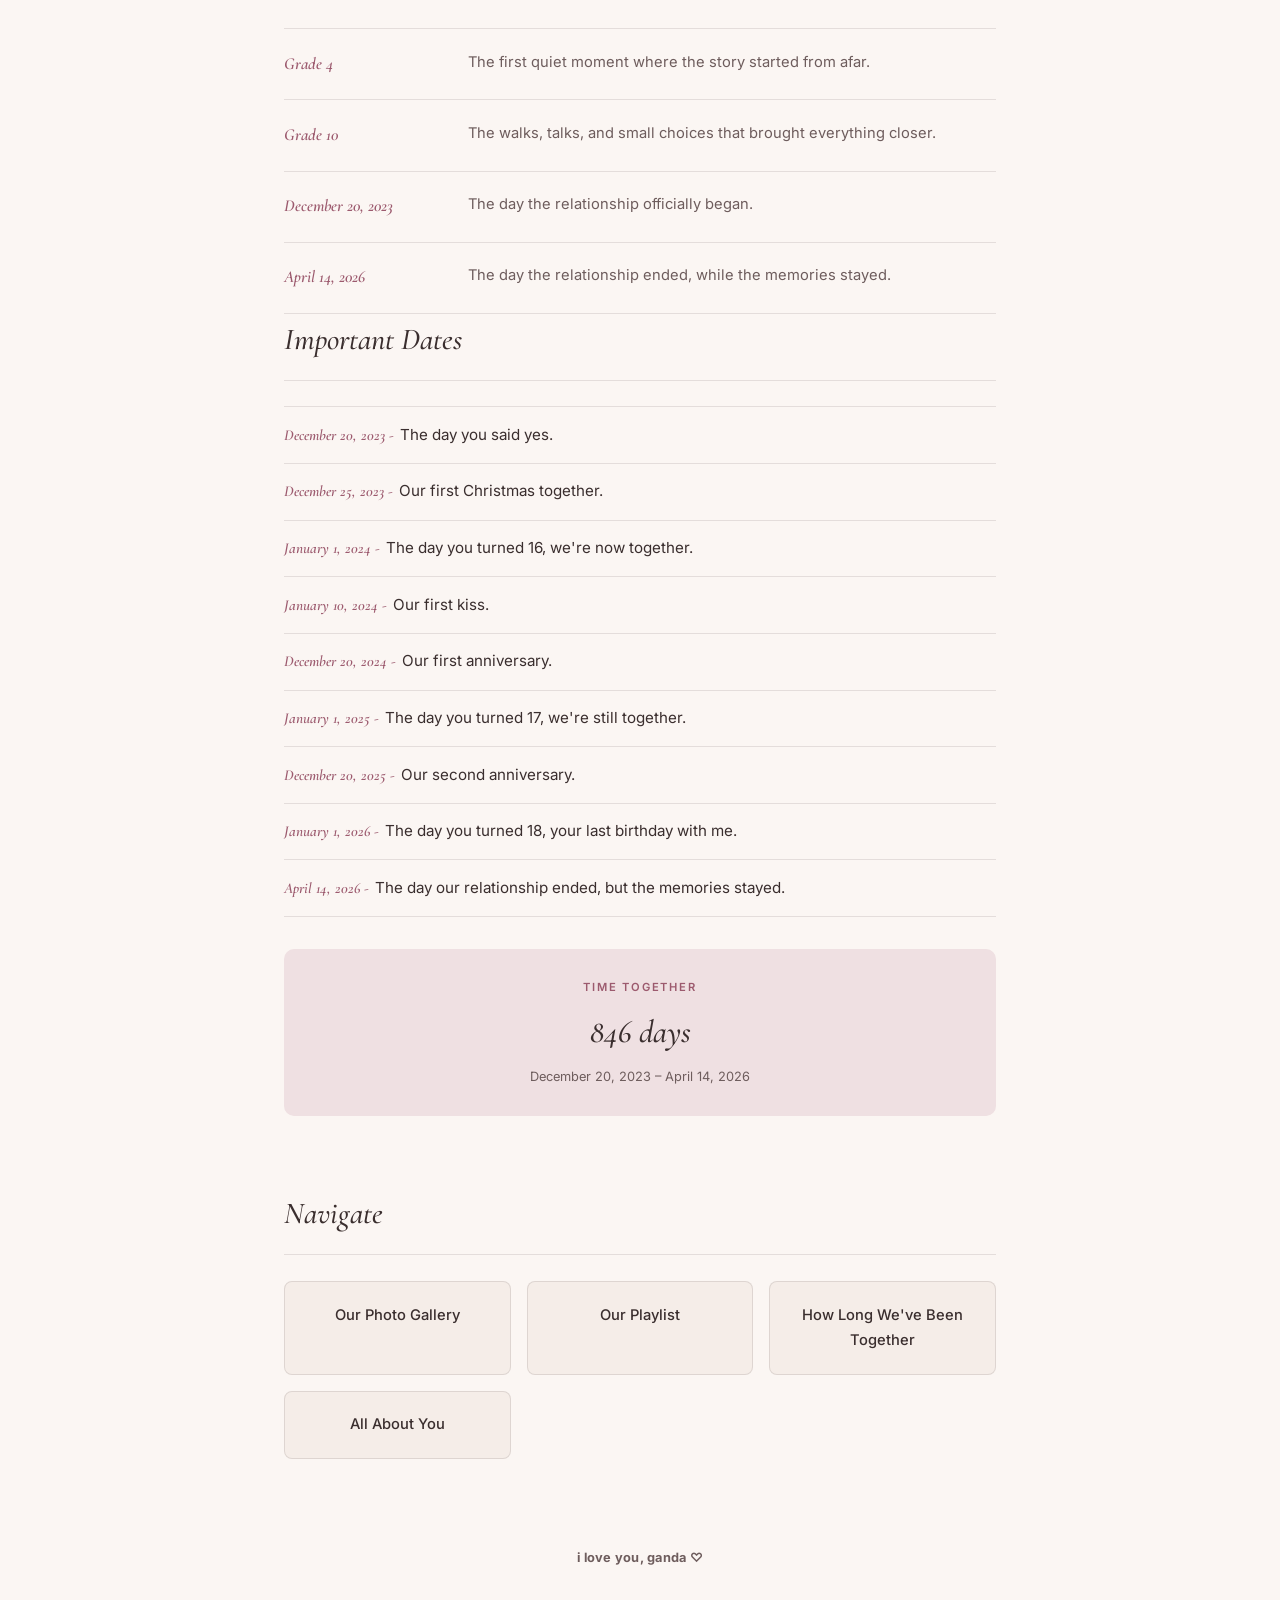
==== commit 54cab41f: "liquid glass nav bar design" ====
--- a/index.html
+++ b/index.html
@@ -38,40 +38,78 @@
   a{color:inherit;}
 
   /* ---------- Nav ---------- */
-  .navbar {
+ .navbar {
     position: fixed;
     top: 20px;
     left: 50%;
     transform: translateX(-50%);
 
     display: flex;
-    gap: 30px;
-
-    padding: 15px 30px;
-    background: white;
-    border-radius: 50px;
-
-    box-shadow: 0 8px 30px rgba(0, 0, 0, 0.15);
-
-    z-index: 1000;
+    gap: 10px;
+    padding: 10px;
+
+    /* Liquid glass */
+    background: rgba(255, 255, 255, 0.35);
+    backdrop-filter: blur(20px) saturate(180%);
+    -webkit-backdrop-filter: blur(20px) saturate(180%);
+
+    /* Glass edge */
+    border: 1px solid rgba(255, 255, 255, 0.5);
+    border-radius: 999px;
+
+    /* Floating effect */
+    box-shadow:
+        0 8px 32px rgba(0, 0, 0, 0.12),
+        inset 0 1px 0 rgba(255, 255, 255, 0.6);
+
+    z-index: 9999;
+    isolation: isolate;
 }
 
-  .navbar a{
-    font-size:0.78rem;
-    letter-spacing:0.12em;
-    text-transform:uppercase;
-    font-weight:500;
-    color:var(--ink-soft);
-    text-decoration:none;
-    padding:0.5rem 1rem;
-    border-radius:999px;
-    transition: color .25s ease, background .25s ease;
-  }
-
-  .navbar a:hover{
-    color:var(--rose-deep);
-    background:var(--blush);
-  }
+  .navbar a {
+    font-size: 0.78rem;
+    letter-spacing: 0.12em;
+    text-transform: uppercase;
+    font-weight: 500;
+
+    color: var(--ink-soft);
+    text-decoration: none;
+
+    padding: 0.6rem 1rem;
+    border-radius: 999px;
+
+    transition:
+        color 0.25s ease,
+        background 0.25s ease,
+        box-shadow 0.25s ease;
+}
+
+.navbar::before {
+    content: "";
+    position: absolute;
+    inset: 0;
+
+    border-radius: inherit;
+
+    background: linear-gradient(
+        135deg,
+        rgba(255, 255, 255, 0.45),
+        rgba(255, 255, 255, 0.08)
+    );
+
+    pointer-events: none;
+    z-index: -1;
+}
+
+.navbar a:hover {
+    color: var(--rose-deep);
+
+    background: rgba(255, 255, 255, 0.35);
+
+    box-shadow:
+        inset 0 1px 0 rgba(255, 255, 255, 0.6),
+        0 4px 12px rgba(0, 0, 0, 0.08);
+}
 
   /* ---------- Layout shell ---------- */
   .page{
